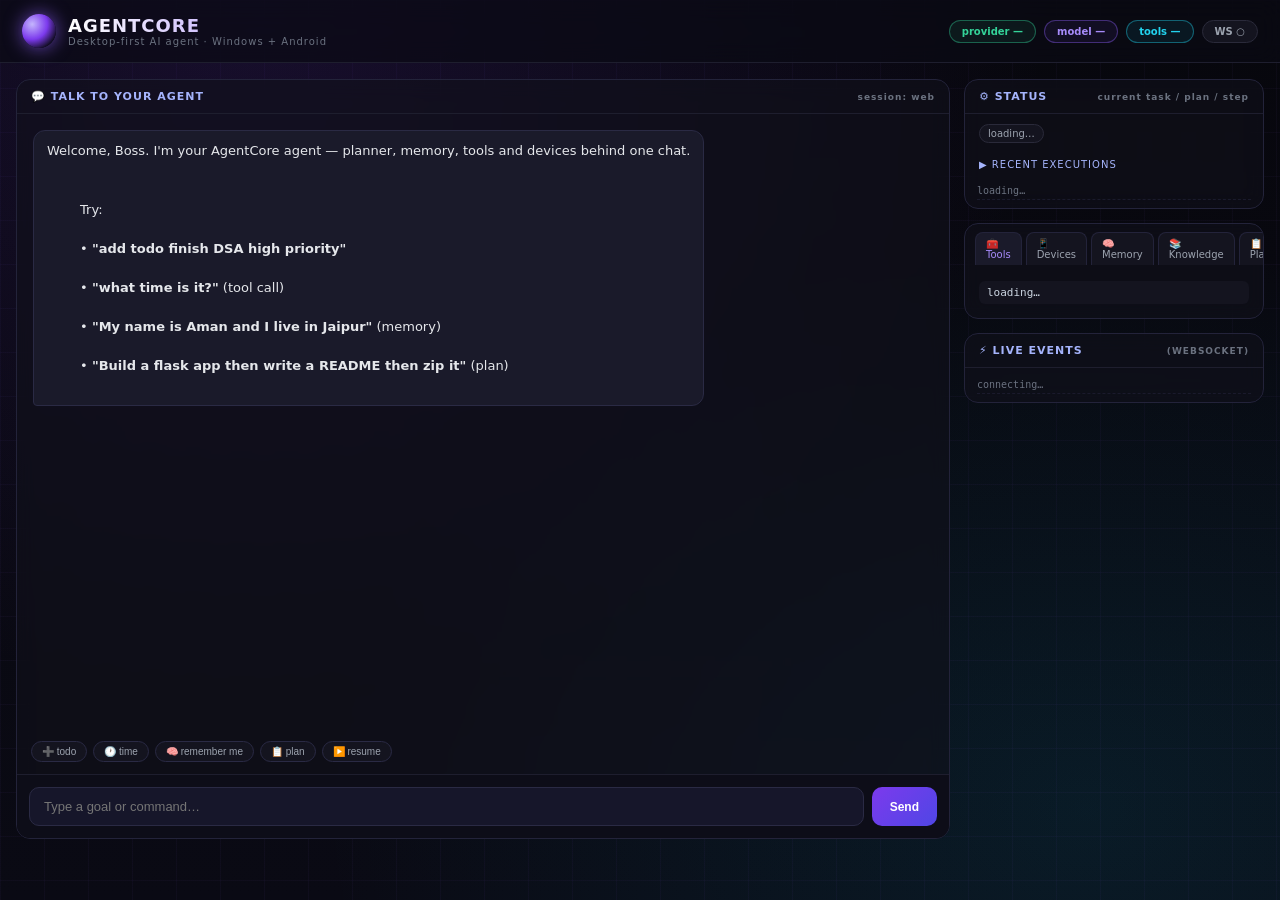
==== dashboard/templates/dashboard.html @ 3c691bee "Dashboard: restore dashboard/app.py as primary dev entry point (thin layer) - dashboard/app.py: PRIM" ====
<!DOCTYPE html>
<html lang="en">
<head>
<meta charset="UTF-8">
<meta name="viewport" content="width=device-width, initial-scale=1.0">
<title>AgentCore — Dashboard</title>
<style>
*{margin:0;padding:0;box-sizing:border-box}
body{font-family:'Segoe UI',Inter,system-ui,sans-serif;background:#07070d;color:#e5e7eb;min-height:100vh}
.bg{position:fixed;inset:0;background:radial-gradient(ellipse at 20% 0%,rgba(124,58,237,.14),transparent 55%),radial-gradient(ellipse at 85% 90%,rgba(6,182,212,.10),transparent 50%),linear-gradient(180deg,#07070d,#0a0a14);z-index:-2}
.grid-bg{position:fixed;inset:0;background-image:linear-gradient(rgba(139,92,246,.04) 1px,transparent 1px),linear-gradient(90deg,rgba(139,92,246,.04) 1px,transparent 1px);background-size:44px 44px;z-index:-1}
.topbar{display:flex;justify-content:space-between;align-items:center;padding:14px 22px;border-bottom:1px solid #1e1e2e;background:rgba(10,10,20,.7);backdrop-filter:blur(12px);position:sticky;top:0;z-index:10}
.brand{display:flex;align-items:center;gap:12px}
.orb{width:34px;height:34px;border-radius:50%;background:radial-gradient(circle at 30% 30%,#c4b5fd,#7c3aed 45%,#0a0a14 80%);box-shadow:0 0 18px rgba(139,92,246,.7);animation:float 3s ease-in-out infinite}
@keyframes float{0%,100%{transform:translateY(0)}50%{transform:translateY(-3px)}}
.brand h1{font-size:18px;font-weight:800;letter-spacing:1px;background:linear-gradient(90deg,#fff,#a78bfa);-webkit-background-clip:text;-webkit-text-fill-color:transparent}
.brand small{display:block;font-size:10px;color:#6b7280;letter-spacing:1px}
.chips{display:flex;gap:8px;align-items:center;flex-wrap:wrap}
.chip{padding:5px 12px;border-radius:20px;font-size:10px;font-weight:700;border:1px solid #2a2a3a;background:#14141f;color:#9ca3af}
.chip.on{color:#34d399;border-color:rgba(52,211,153,.4);background:rgba(52,211,153,.08)}
.chip.purple{color:#a78bfa;border-color:rgba(139,92,246,.4);background:rgba(139,92,246,.08)}
.chip.cyan{color:#22d3ee;border-color:rgba(34,211,238,.4);background:rgba(34,211,238,.08)}
.layout{display:grid;grid-template-columns:1fr 300px;gap:14px;padding:16px;max-width:1400px;margin:0 auto}
@media(max-width:1000px){.layout{grid-template-columns:1fr}}
.panel{background:rgba(17,17,28,.6);border:1px solid #23233a;border-radius:14px;overflow:hidden;backdrop-filter:blur(10px)}
.panel h3{font-size:11px;letter-spacing:1px;color:#a5b4fc;padding:10px 14px;border-bottom:1px solid #1e1e2e;text-transform:uppercase;display:flex;justify-content:space-between;align-items:center}
.chat{display:flex;flex-direction:column;height:calc(100vh - 140px);min-height:480px}
.messages{flex:1;overflow-y:auto;padding:16px;display:flex;flex-direction:column;gap:12px}
.msg{max-width:85%;padding:10px 13px;border-radius:12px;font-size:13px;line-height:1.5;white-space:pre-wrap;animation:in .25s ease}
@keyframes in{from{opacity:0;transform:translateY(6px)}to{opacity:1;transform:translateY(0)}}
.msg.user{align-self:flex-end;background:linear-gradient(135deg,#7c3aed,#4f46e5);color:#fff;border-bottom-right-radius:4px}
.msg.bot{align-self:flex-start;background:#1a1a2a;border:1px solid #2a2a44;border-bottom-left-radius:4px}
.msg.sys{align-self:center;background:#14141f;border:1px dashed #3a3a55;font-size:11px;color:#9ca3af;border-radius:20px;padding:5px 12px}
.msg .meta{font-size:10px;color:#6b7280;margin-top:5px}
.inputbar{display:flex;gap:8px;padding:12px;border-top:1px solid #1e1e2e;background:#0d0d18}
.inputbar input{flex:1;background:#16162a;border:1px solid #2a2a44;color:#fff;padding:11px 14px;border-radius:10px;outline:none;font-size:13px}
.inputbar input:focus{border-color:#7c3aed}
.btn{background:linear-gradient(135deg,#7c3aed,#4f46e5);color:#fff;border:none;padding:10px 18px;border-radius:10px;font-weight:700;font-size:12px;cursor:pointer}
.btn:hover{opacity:.9}
.btn.ghost{background:#1a1a2a;border:1px solid #2a2a44;color:#9ca3af}
.side{display:flex;flex-direction:column;gap:14px;max-height:calc(100vh - 140px);overflow-y:auto}
.kv{font-size:11px;padding:4px 0;display:flex;justify-content:space-between;border-bottom:1px solid #1a1a2c}
.kv span:last-child{color:#d1d5db;font-weight:600}
.tabrow{display:flex;gap:4px;padding:8px 10px 0}
.tab{padding:5px 10px;border-radius:8px 8px 0 0;font-size:10px;cursor:pointer;background:#14141f;color:#9ca3af;border:1px solid #23233a;border-bottom:none}
.tab.active{background:#1a1a2a;color:#a78bfa}
.tabpane{padding:10px 14px;font-size:11px;color:#cbd5e1;display:none}
.tabpane.active{display:block}
.tabpane ul{list-style:none;margin-top:6px}
.tabpane li{padding:5px 8px;border-radius:6px;background:#14141f;margin-bottom:4px;font-family:monospace;font-size:11px}
.eventlog{max-height:200px;overflow-y:auto;font-family:monospace;font-size:10px;color:#6b7280;padding:8px 12px}
.eventlog div{border-bottom:1px dashed #1a1a2c;padding:3px 0;word-break:break-all}
.statusrow{display:flex;gap:8px;padding:10px 14px;flex-wrap:wrap}
.minichip{font-size:10px;padding:3px 8px;border-radius:12px;background:#14141f;border:1px solid #2a2a3a;color:#9ca3af}
.qs{padding:8px 14px 12px;display:flex;gap:6px;flex-wrap:wrap}
.qs button{background:#14141f;border:1px solid #2a2a44;color:#9ca3af;padding:4px 10px;border-radius:16px;font-size:10px;cursor:pointer}
.qs button:hover{border-color:#7c3aed;color:#fff}
.spinner{display:inline-block;width:12px;height:12px;border:2px solid #7c3aed;border-top-color:transparent;border-radius:50%;animation:spin .8s linear infinite;vertical-align:middle}
@keyframes spin{to{transform:rotate(360deg)}}
</style>
</head>
<body>
<div class="bg"></div><div class="grid-bg"></div>

<div class="topbar">
  <div class="brand"><div class="orb"></div>
    <div><h1>AGENTCORE</h1><small>Desktop-first AI agent · Windows + Android</small></div>
  </div>
  <div class="chips">
    <span class="chip on" id="chip-provider">provider —</span>
    <span class="chip purple" id="chip-model">model —</span>
    <span class="chip cyan" id="chip-tools">tools —</span>
    <span class="chip" id="chip-ws">WS ●</span>
  </div>
</div>

<div class="layout">
  <!-- chat -->
  <div class="panel chat">
    <h3>💬 Talk to your agent <span style="color:#6b7280;font-size:9px;text-transform:none">session: <span id="sessionId">web</span></span></h3>
    <div class="messages" id="messages">
      <div class="msg bot">Welcome, Boss. I'm your AgentCore agent — planner, memory, tools and devices behind one chat.<br><br>
        Try:<br>
        • <b>"add todo finish DSA high priority"</b><br>
        • <b>"what time is it?"</b> (tool call)<br>
        • <b>"My name is Aman and I live in Jaipur"</b> (memory)<br>
        • <b>"Build a flask app then write a README then zip it"</b> (plan)
      </div>
    </div>
    <div class="qs">
      <button onclick="quick('add todo finish DSA high priority')">➕ todo</button>
      <button onclick="quick('what time is it?')">🕐 time</button>
      <button onclick="quick('My name is Aman and I live in Jaipur')">🧠 remember me</button>
      <button onclick="quick('Build a flask app then write a README then zip it')">📋 plan</button>
      <button onclick="quick('resume')">▶️ resume</button>
    </div>
    <div class="inputbar">
      <input id="inp" placeholder="Type a goal or command…" onkeydown="if(event.key==='Enter')send()">
      <button class="btn" onclick="send()">Send</button>
    </div>
  </div>

  <!-- side -->
  <div class="side">
    <div class="panel">
      <h3>⚙️ Status <span style="color:#6b7280;font-size:9px;text-transform:none">current task / plan / step</span></h3>
      <div class="statusrow" id="statusRow"><span class="minichip">loading…</span></div>
      <div style="padding:6px 14px 4px;font-size:10px;color:#a5b4fc;text-transform:uppercase;letter-spacing:1px">▶ Recent executions</div>
      <div class="eventlog" id="execList" style="max-height:150px"><div>loading…</div></div>
    </div>

    <div class="panel">
      <div class="tabrow">
        <div class="tab active" data-tab="tools" onclick="tab('tools')">🧰 Tools</div>
        <div class="tab" data-tab="devices" onclick="tab('devices')">📱 Devices</div>
        <div class="tab" data-tab="memory" onclick="tab('memory')">🧠 Memory</div>
        <div class="tab" data-tab="knowledge" onclick="tab('knowledge')">📚 Knowledge</div>
        <div class="tab" data-tab="planner" onclick="tab('planner')">📋 Planner</div>
        <div class="tab" data-tab="logs" onclick="tab('logs')">📜 Logs</div>
      </div>
      <div class="tabpane active" id="pane-tools"><ul id="toolsList"><li>loading…</li></ul></div>
      <div class="tabpane" id="pane-devices"><ul id="devicesList"><li>loading…</li></ul></div>
      <div class="tabpane" id="pane-memory"><ul id="memoryList"><li>loading…</li></ul></div>
      <div class="tabpane" id="pane-knowledge">
        <div style="display:flex;gap:6px">
          <input id="kq" placeholder="search knowledge…" style="flex:1;background:#14141f;border:1px solid #2a2a44;color:#fff;padding:6px 8px;border-radius:8px;font-size:11px;outline:none">
          <button class="btn" style="padding:6px 10px;font-size:10px" onclick="ksearch()">🔍</button>
        </div>
        <ul id="knowledgeList" style="margin-top:8px"><li>search your indexed notes</li></ul>
        <div style="margin-top:10px;font-size:10px;color:#6b7280">Index files: <code>python main.py ingest &lt;path&gt;</code></div>
      </div>
      <div class="tabpane" id="pane-planner">
        <div id="planGoal" style="color:#a78bfa;font-weight:700;margin-bottom:6px">—</div>
        <div id="planStatus" style="font-size:10px;color:#6b7280;margin-bottom:8px">—</div>
        <ul id="planSteps"><li>loading…</li></ul>
        <div style="margin-top:10px;font-size:10px;color:#6b7280">Say <code>resume</code> to continue a saved plan.</div>
      </div>
      <div class="tabpane" id="pane-logs">
        <div style="display:flex;gap:6px;align-items:center;margin-bottom:6px">
          <button class="btn" style="padding:4px 10px;font-size:10px" onclick="refreshLogs()">↻ refresh</button>
          <span style="color:#6b7280;font-size:10px">last <span id="logCount">0</span> lines of agentcore.jsonl</span>
        </div>
        <div class="eventlog" id="logLines" style="max-height:320px"><div>loading…</div></div>
      </div>
    </div>

    <div class="panel">
      <h3>⚡ Live events <span style="color:#6b7280;font-size:9px">(WebSocket)</span></h3>
      <div class="eventlog" id="eventlog"><div>connecting…</div></div>
    </div>
  </div>
</div>

<script>
const $ = id => document.getElementById(id);
let ws = null;
const sid = () => $('sessionId').textContent;

function addMsg(text, who){
  const d = document.createElement('div');
  d.className = 'msg ' + who;
  d.textContent = text;
  $('messages').appendChild(d);
  $('messages').scrollTop = $('messages').scrollHeight;
}
function typing(){
  const d = document.createElement('div');
  d.className = 'msg bot';
  d.innerHTML = '<span class="spinner"></span> thinking…';
  d.id = 'typing';
  $('messages').appendChild(d);
  $('messages').scrollTop = $('messages').scrollHeight;
  return d;
}

async function send(){
  const v = $('inp').value.trim();
  if(!v) return;
  $('inp').value = '';
  if(v.toLowerCase() === 'resume'){
    addMsg('resume', 'user');
    const t = typing();
    const r = await fetch('/api/resume', {method:'POST', headers:{'Content-Type':'application/json'},
      body: JSON.stringify({session_id: sid()})});
    const d = await r.json();
    t.remove(); addMsg(d.response, 'bot'); return;
  }
  addMsg(v, 'user');
  const t = typing();
  try{
    const r = await fetch('/api/chat', {method:'POST', headers:{'Content-Type':'application/json'},
      body: JSON.stringify({message: v, session_id: sid()})});
    const d = await r.json();
    t.remove();
    addMsg(d.response, 'bot');
    refresh();
  }catch(e){ t.remove(); addMsg('Error: '+e.message, 'bot'); }
}
function quick(v){ $('inp').value = v; send(); }

// ---- side panels ----
function tab(name){
  document.querySelectorAll('.tab').forEach(t=>t.classList.toggle('active', t.dataset.tab===name));
  document.querySelectorAll('.tabpane').forEach(p=>p.classList.toggle('active', p.id==='pane-'+name));
}
async function refresh(){
  try{
    const st = await (await fetch('/api/status?session_id='+sid())).json();
    $('chip-provider').textContent = 'session ' + st.session;
    $('statusRow').innerHTML = [
      ['messages', st.messages_in_history],
      ['tools', st.tools_registered],
      ['task', st.working && st.working.current_task ? st.working.current_task.slice(0,28) : '—'],
    ].map(([k,v])=>`<span class="minichip">${k}: <b>${v||'—'}</b></span>`).join('');
    const tools = await (await fetch('/api/tools')).json();
    $('chip-tools').textContent = 'tools ' + tools.count;
    $('toolsList').innerHTML = tools.tools.map(t=>`<li>${t}</li>`).join('');
    const devs = await (await fetch('/api/devices')).json();
    $('devicesList').innerHTML = Object.entries(devs).map(([k,v])=>
      `<li>${k} — ${v.online ? '🟢 online' : '⚫ offline'} <span style="color:#6b7280">(${v.platform||''})</span></li>`).join('');
    const facts = await (await fetch('/api/memory/facts?session_id='+sid())).json();
    $('memoryList').innerHTML = (facts.facts.length? facts.facts.map(f=>`<li>${f}</li>`).join('') : '<li>(no facts yet — tell me about yourself)</li>');
  }catch(e){ console.log('refresh err', e); }
}

async function ksearch(){
  const q = $('kq').value.trim();
  if(!q) return;
  const r = await (await fetch('/api/knowledge/search?q='+encodeURIComponent(q)+'&top_k=5')).json();
  $('knowledgeList').innerHTML = (r.hits.length? r.hits.map(h=>`<li>${h}</li>`).join('') : '<li>(no hits)</li>');
}

// ---- dev console panels: planner / executions / logs ----
async function refreshPlanner(){
  try{
    const d = await (await fetch('/api/planner?session_id='+sid())).json();
    if(!d.plan){ $('planGoal').textContent = 'No active plan — send a goal.'; $('planStatus').textContent=''; $('planSteps').innerHTML='<li>(none)</li>'; return; }
    $('planGoal').textContent = '🎯 ' + d.goal;
    $('planStatus').textContent = 'status: ' + d.status;
    const marks = {DONE:'✅',RUNNING:'▶️',WAITING_TOOL:'⏳',OBSERVING:'👁️',RETRYING:'🔁',BLOCKED:'🚧',FAILED:'❌',CANCELLED:'⛔',INTERRUPTED:'⚠️',PENDING:'⬜',PLANNING:'🧠'};
    $('planSteps').innerHTML = d.steps.map(s=>`<li>${marks[s.status]||'⬜'} ${s.title} <span style="color:#6b7280">[${s.status}]</span></li>`).join('');
  }catch(e){ console.log('planner err', e); }
}
async function refreshExecutions(){
  try{
    const d = await (await fetch('/api/executions?session_id='+sid()+'&limit=8')).json();
    if(!d.executions.length){ $('execList').innerHTML = '<div>(no executions yet)</div>'; return; }
    const col = {DONE:'#34d399',FAILED:'#f87171',CANCELLED:'#fbbf24',RUNNING:'#a78bfa'};
    $('execList').innerHTML = d.executions.map(e=>{
      const c = col[e.status]||'#9ca3af';
      return `<div><span style="color:${c}">● ${e.status}</span> ${e.goal} <span style="color:#6b7280">${e.duration_ms}ms · ${e.tokens} tok · $${e.cost}</span></div>`;
    }).join('');
  }catch(e){ console.log('exec err', e); }
}
async function refreshLogs(){
  try{
    const d = await (await fetch('/api/logs?lines=40')).json();
    $('logCount').textContent = d.logs.length;
    $('logLines').innerHTML = d.logs.slice().reverse().map(l=>{
      let pretty = l;
      try{ const o = JSON.parse(l); pretty = (o.ts||'').slice(11,19)+' · '+o.level+' · '+(o.event||'') + (o.tool? ' · '+o.tool : '') + (o.provider? ' · '+o.provider : ''); }catch(e){}
      return '<div>'+pretty+'</div>';
    }).join('');
  }catch(e){ console.log('logs err', e); }
}

// ---- websocket: chat + live events ----
function connectWS(){
  const proto = location.protocol === 'https:' ? 'wss' : 'ws';
  ws = new WebSocket(`${proto}://${location.host}/ws`);
  ws.onopen = ()=>{ $('chip-ws').textContent='WS ● live'; $('chip-ws').classList.add('on'); };
  ws.onclose = ()=>{ $('chip-ws').textContent='WS ○'; $('chip-ws').classList.remove('on'); setTimeout(connectWS, 2000); };
  ws.onmessage = ev => {
    const m = JSON.parse(ev.data);
    if(m.type === 'reply'){
      // remove typing if present
      const t = $('typing'); if(t) t.remove();
      addMsg(m.response, 'bot'); refresh();
      refreshPlanner(); refreshExecutions(); refreshLogs();
      return;
    }
    // event feed
    const log = $('eventlog');
    const d = document.createElement('div');
    d.textContent = `${new Date(m.ts*1000).toLocaleTimeString()} · ${m.type}${m.provider?' · '+m.provider:''}${m.tool?' · '+m.tool:''}`;
    log.prepend(d);
    while(log.children.length > 60) log.lastChild.remove();
  };
}
// chat over ws (fallback path kept simple: use REST above; ws chat works too)
async function init(){
  const h = await (await fetch('/api/health')).json();
  const pc = await (await fetch('/api/provider/check', {method:'POST'})).json();
  const active = pc.providers.find(p=>!p.in_cooldown && p.key_configured);
  $('chip-provider').textContent = 'provider ' + (active? active.provider : (pc.providers[0]||{}).provider || '—');
  $('chip-model').textContent = 'model ' + ((active||{}).model || 'mock');
  refresh();
}
refreshPlanner(); refreshExecutions(); refreshLogs();
setInterval(()=>{ refreshPlanner(); refreshExecutions(); refreshLogs(); }, 5000);
connectWS();
init();
</script>
</body>
</html>
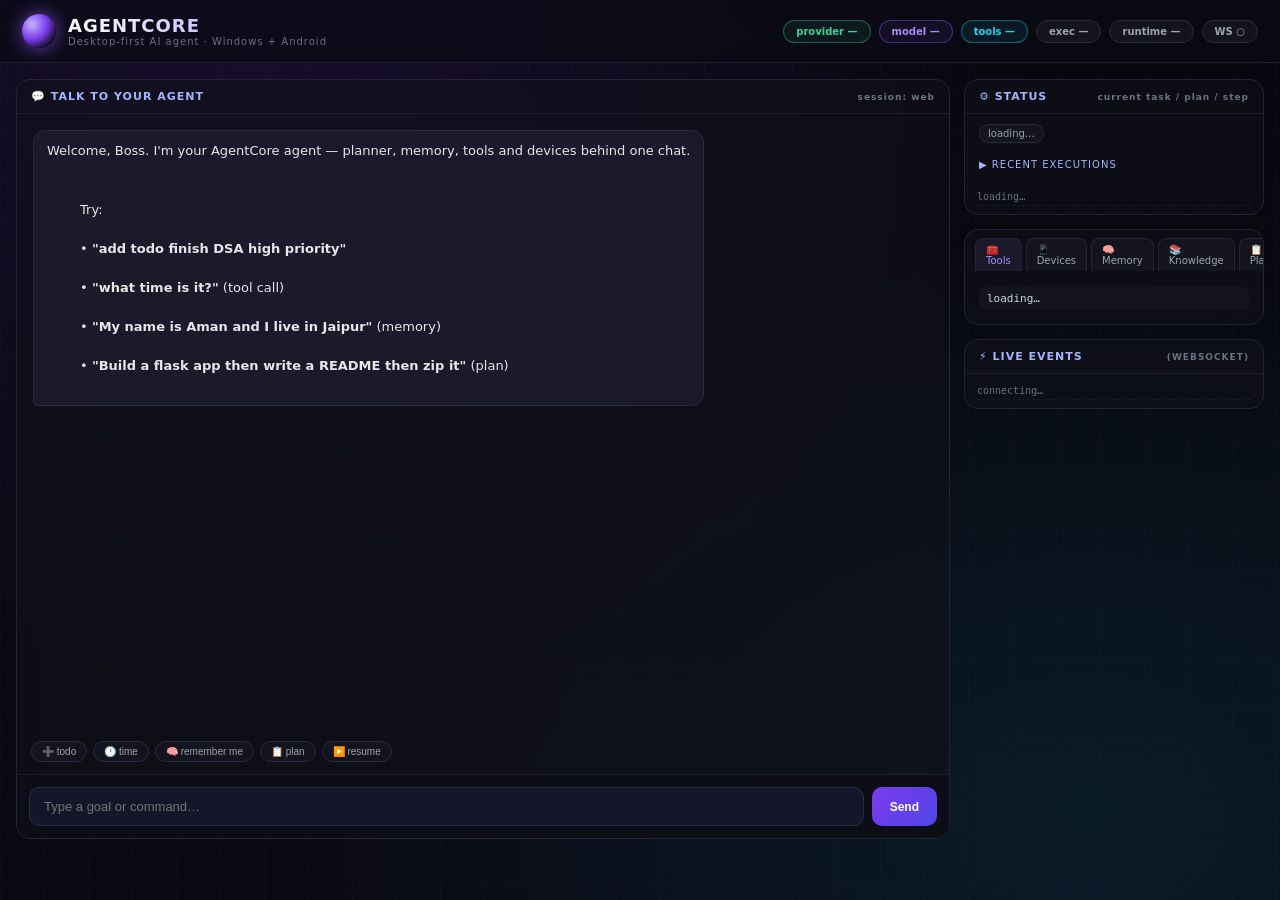
==== commit c1934ebb: "Multi-interface runtime: one AgentCore for desktop/web/android One runtime, every interface: all mod" ====
--- a/dashboard/templates/dashboard.html
+++ b/dashboard/templates/dashboard.html
@@ -70,6 +70,8 @@
     <span class="chip on" id="chip-provider">provider —</span>
     <span class="chip purple" id="chip-model">model —</span>
     <span class="chip cyan" id="chip-tools">tools —</span>
+    <span class="chip" id="chip-exec">exec —</span>
+    <span class="chip" id="chip-rt">runtime —</span>
     <span class="chip" id="chip-ws">WS ●</span>
   </div>
 </div>
@@ -106,6 +108,7 @@
       <h3>⚙️ Status <span style="color:#6b7280;font-size:9px;text-transform:none">current task / plan / step</span></h3>
       <div class="statusrow" id="statusRow"><span class="minichip">loading…</span></div>
       <div style="padding:6px 14px 4px;font-size:10px;color:#a5b4fc;text-transform:uppercase;letter-spacing:1px">▶ Recent executions</div>
+      <div id="execTotals" style="padding:0 14px 6px;font-size:10px;color:#6b7280"></div>
       <div class="eventlog" id="execList" style="max-height:150px"><div>loading…</div></div>
     </div>
 
@@ -117,6 +120,7 @@
         <div class="tab" data-tab="knowledge" onclick="tab('knowledge')">📚 Knowledge</div>
         <div class="tab" data-tab="planner" onclick="tab('planner')">📋 Planner</div>
         <div class="tab" data-tab="logs" onclick="tab('logs')">📜 Logs</div>
+        <div class="tab" data-tab="observer" onclick="tab('observer')">👁 Observer</div>
       </div>
       <div class="tabpane active" id="pane-tools"><ul id="toolsList"><li>loading…</li></ul></div>
       <div class="tabpane" id="pane-devices"><ul id="devicesList"><li>loading…</li></ul></div>
@@ -141,6 +145,13 @@
           <span style="color:#6b7280;font-size:10px">last <span id="logCount">0</span> lines of agentcore.jsonl</span>
         </div>
         <div class="eventlog" id="logLines" style="max-height:320px"><div>loading…</div></div>
+      </div>
+      <div class="tabpane" id="pane-observer">
+        <div style="display:flex;gap:6px;align-items:center;margin-bottom:6px">
+          <button class="btn" style="padding:4px 10px;font-size:10px" onclick="refreshObserver()">↻ refresh</button>
+          <span style="color:#6b7280;font-size:10px">environmental verification (filesystem · time · network · clipboard · system · android · screen)</span>
+        </div>
+        <div class="eventlog" id="observerList" style="max-height:320px"><div>loading…</div></div>
       </div>
     </div>
 
@@ -244,12 +255,13 @@
 async function refreshExecutions(){
   try{
     const d = await (await fetch('/api/executions?session_id='+sid()+'&limit=8')).json();
-    if(!d.executions.length){ $('execList').innerHTML = '<div>(no executions yet)</div>'; return; }
+    if(!d.executions.length){ $('execList').innerHTML = '<div>(no executions yet)</div>'; $('execTotals').textContent=''; return; }
     const col = {DONE:'#34d399',FAILED:'#f87171',CANCELLED:'#fbbf24',RUNNING:'#a78bfa'};
     $('execList').innerHTML = d.executions.map(e=>{
       const c = col[e.status]||'#9ca3af';
       return `<div><span style="color:${c}">● ${e.status}</span> ${e.goal} <span style="color:#6b7280">${e.duration_ms}ms · ${e.tokens} tok · $${e.cost}</span></div>`;
     }).join('');
+    $('execTotals').textContent = 'Σ tokens: ' + d.total_tokens + ' · Σ cost: $' + d.total_cost;
   }catch(e){ console.log('exec err', e); }
 }
 async function refreshLogs(){
@@ -262,6 +274,34 @@
       return '<div>'+pretty+'</div>';
     }).join('');
   }catch(e){ console.log('logs err', e); }
+}
+
+// ---- runtime / executor / observer / token totals ----
+async function refreshExecutor(){
+  try{
+    const d = await (await fetch('/api/executor?session_id='+sid())).json();
+    const el = $('chip-exec');
+    el.textContent = 'exec ' + d.phase;
+    el.className = 'chip' + (d.phase==='executing' ? ' on' : '');
+  }catch(e){}
+}
+async function refreshRuntime(){
+  try{
+    const d = await (await fetch('/api/runtime')).json();
+    $('chip-rt').textContent = 'rt ' + d.uptime_s.toFixed(0) + 's · ' + d.provider;
+    $('chip-provider').textContent = 'provider ' + d.provider;
+    $('chip-model').textContent = 'model ' + d.model;
+    $('chip-ws').textContent = 'WS ● ' + d.ws_clients;
+  }catch(e){}
+}
+async function refreshObserver(){
+  try{
+    const d = await (await fetch('/api/observer?n=25')).json();
+    if(!d.observations.length){ $('observerList').innerHTML = '<div>(no observations yet)</div>'; return; }
+    $('observerList').innerHTML = d.observations.slice().reverse().map(o=>
+      `<div><span style="color:${o.ok?'#34d399':'#f87171'}">${o.ok?'✓':'✗'}</span> [${o.source}] ${o.message}</div>`
+    ).join('');
+  }catch(e){}
 }
 
 // ---- websocket: chat + live events ----
@@ -276,7 +316,7 @@
       // remove typing if present
       const t = $('typing'); if(t) t.remove();
       addMsg(m.response, 'bot'); refresh();
-      refreshPlanner(); refreshExecutions(); refreshLogs();
+      refreshPlanner(); refreshExecutions(); refreshLogs(); refreshExecutor(); refreshRuntime(); refreshObserver();
       return;
     }
     // event feed
@@ -296,8 +336,8 @@
   $('chip-model').textContent = 'model ' + ((active||{}).model || 'mock');
   refresh();
 }
-refreshPlanner(); refreshExecutions(); refreshLogs();
-setInterval(()=>{ refreshPlanner(); refreshExecutions(); refreshLogs(); }, 5000);
+refreshPlanner(); refreshExecutions(); refreshLogs(); refreshExecutor(); refreshRuntime(); refreshObserver();
+setInterval(()=>{ refreshPlanner(); refreshExecutions(); refreshLogs(); refreshExecutor(); refreshRuntime(); refreshObserver(); }, 5000);
 connectWS();
 init();
 </script>
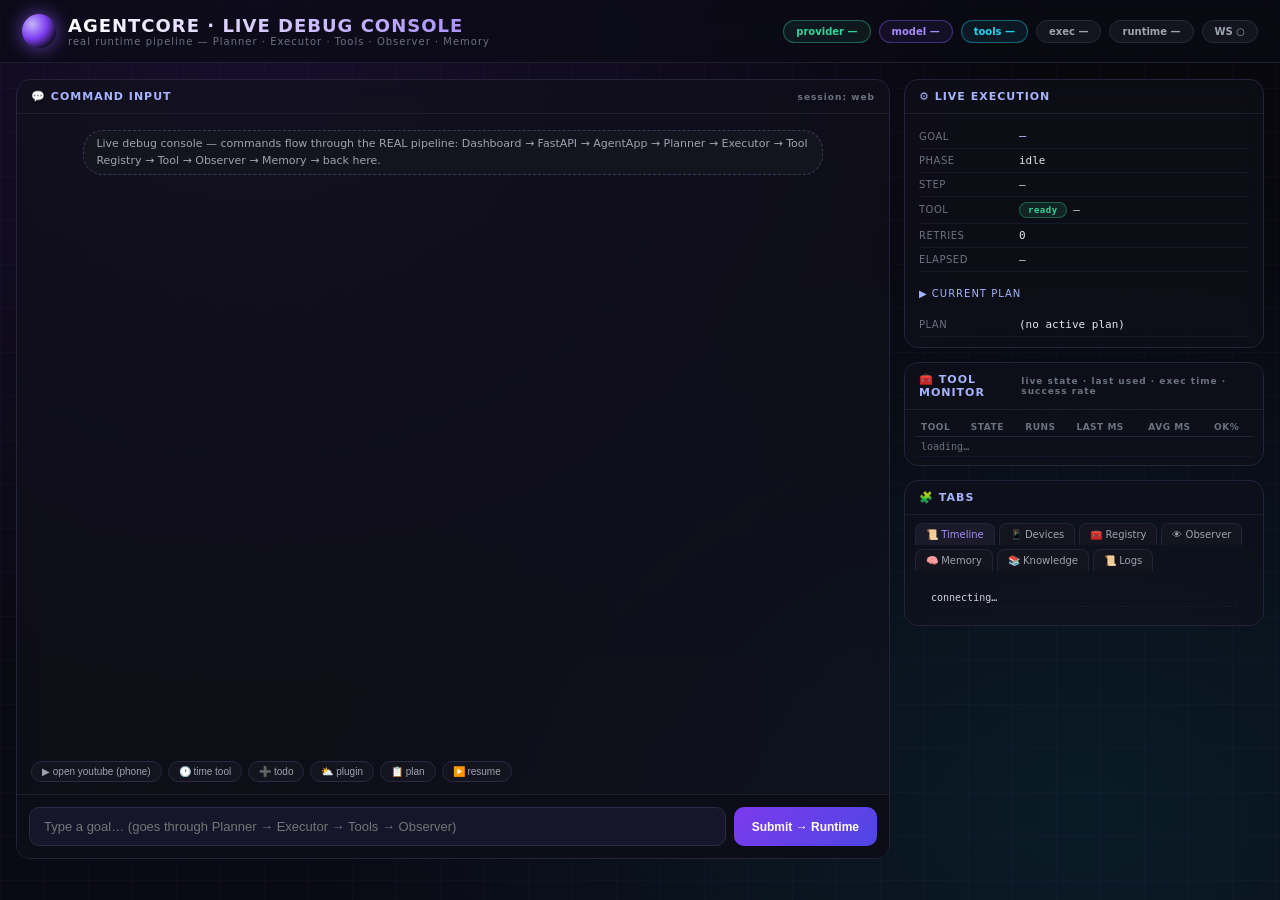
==== commit ed5d5aec: "Live debugging console: full real-pipeline visibility (no mock path) The dashboard was submitting to" ====
--- a/dashboard/templates/dashboard.html
+++ b/dashboard/templates/dashboard.html
@@ -3,7 +3,7 @@
 <head>
 <meta charset="UTF-8">
 <meta name="viewport" content="width=device-width, initial-scale=1.0">
-<title>AgentCore — Dashboard</title>
+<title>AgentCore — Live Debug Console</title>
 <style>
 *{margin:0;padding:0;box-sizing:border-box}
 body{font-family:'Segoe UI',Inter,system-ui,sans-serif;background:#07070d;color:#e5e7eb;min-height:100vh}
@@ -20,28 +20,29 @@
 .chip.on{color:#34d399;border-color:rgba(52,211,153,.4);background:rgba(52,211,153,.08)}
 .chip.purple{color:#a78bfa;border-color:rgba(139,92,246,.4);background:rgba(139,92,246,.08)}
 .chip.cyan{color:#22d3ee;border-color:rgba(34,211,238,.4);background:rgba(34,211,238,.08)}
-.layout{display:grid;grid-template-columns:1fr 300px;gap:14px;padding:16px;max-width:1400px;margin:0 auto}
-@media(max-width:1000px){.layout{grid-template-columns:1fr}}
+.chip.red{color:#f87171;border-color:rgba(248,113,113,.4);background:rgba(248,113,113,.08)}
+.layout{display:grid;grid-template-columns:1fr 360px;gap:14px;padding:16px;max-width:1500px;margin:0 auto}
+@media(max-width:1100px){.layout{grid-template-columns:1fr}}
 .panel{background:rgba(17,17,28,.6);border:1px solid #23233a;border-radius:14px;overflow:hidden;backdrop-filter:blur(10px)}
 .panel h3{font-size:11px;letter-spacing:1px;color:#a5b4fc;padding:10px 14px;border-bottom:1px solid #1e1e2e;text-transform:uppercase;display:flex;justify-content:space-between;align-items:center}
-.chat{display:flex;flex-direction:column;height:calc(100vh - 140px);min-height:480px}
+.chat{display:flex;flex-direction:column;height:calc(100vh - 120px);min-height:480px}
 .messages{flex:1;overflow-y:auto;padding:16px;display:flex;flex-direction:column;gap:12px}
-.msg{max-width:85%;padding:10px 13px;border-radius:12px;font-size:13px;line-height:1.5;white-space:pre-wrap;animation:in .25s ease}
+.msg{max-width:88%;padding:10px 13px;border-radius:12px;font-size:13px;line-height:1.5;white-space:pre-wrap;animation:in .25s ease}
 @keyframes in{from{opacity:0;transform:translateY(6px)}to{opacity:1;transform:translateY(0)}}
 .msg.user{align-self:flex-end;background:linear-gradient(135deg,#7c3aed,#4f46e5);color:#fff;border-bottom-right-radius:4px}
 .msg.bot{align-self:flex-start;background:#1a1a2a;border:1px solid #2a2a44;border-bottom-left-radius:4px}
 .msg.sys{align-self:center;background:#14141f;border:1px dashed #3a3a55;font-size:11px;color:#9ca3af;border-radius:20px;padding:5px 12px}
-.msg .meta{font-size:10px;color:#6b7280;margin-top:5px}
 .inputbar{display:flex;gap:8px;padding:12px;border-top:1px solid #1e1e2e;background:#0d0d18}
 .inputbar input{flex:1;background:#16162a;border:1px solid #2a2a44;color:#fff;padding:11px 14px;border-radius:10px;outline:none;font-size:13px}
 .inputbar input:focus{border-color:#7c3aed}
 .btn{background:linear-gradient(135deg,#7c3aed,#4f46e5);color:#fff;border:none;padding:10px 18px;border-radius:10px;font-weight:700;font-size:12px;cursor:pointer}
 .btn:hover{opacity:.9}
 .btn.ghost{background:#1a1a2a;border:1px solid #2a2a44;color:#9ca3af}
-.side{display:flex;flex-direction:column;gap:14px;max-height:calc(100vh - 140px);overflow-y:auto}
-.kv{font-size:11px;padding:4px 0;display:flex;justify-content:space-between;border-bottom:1px solid #1a1a2c}
-.kv span:last-child{color:#d1d5db;font-weight:600}
-.tabrow{display:flex;gap:4px;padding:8px 10px 0}
+.side{display:flex;flex-direction:column;gap:14px;max-height:calc(100vh - 120px);overflow-y:auto}
+.kv{font-size:11px;padding:4px 0;display:flex;justify-content:space-between;border-bottom:1px solid #1a1a2c;gap:8px}
+.kv span:last-child{color:#d1d5db;font-weight:600;text-align:right;word-break:break-all}
+.kv.big span:last-child{font-size:12px;color:#c4b5fd}
+.tabrow{display:flex;gap:4px;padding:8px 10px 0;flex-wrap:wrap}
 .tab{padding:5px 10px;border-radius:8px 8px 0 0;font-size:10px;cursor:pointer;background:#14141f;color:#9ca3af;border:1px solid #23233a;border-bottom:none}
 .tab.active{background:#1a1a2a;color:#a78bfa}
 .tabpane{padding:10px 14px;font-size:11px;color:#cbd5e1;display:none}
@@ -57,6 +58,25 @@
 .qs button:hover{border-color:#7c3aed;color:#fff}
 .spinner{display:inline-block;width:12px;height:12px;border:2px solid #7c3aed;border-top-color:transparent;border-radius:50%;animation:spin .8s linear infinite;vertical-align:middle}
 @keyframes spin{to{transform:rotate(360deg)}}
+/* live execution panel */
+.execbox{padding:10px 14px;font-size:11px}
+.execrow{display:flex;gap:8px;padding:5px 0;border-bottom:1px solid #17172a;align-items:baseline}
+.execrow .lbl{color:#6b7280;width:92px;flex-shrink:0;font-size:10px;text-transform:uppercase;letter-spacing:.5px}
+.execrow .val{color:#e5e7eb;flex:1;word-break:break-all;font-family:monospace;font-size:11px}
+.execrow .val.big{color:#c4b5fd;font-size:12px}
+.toolbar{display:inline-block;font-size:9px;padding:2px 8px;border-radius:10px;font-weight:700;letter-spacing:.5px}
+.toolbar.busy{background:rgba(248,113,113,.15);color:#f87171;border:1px solid rgba(248,113,113,.4)}
+.toolbar.ready{background:rgba(52,211,153,.12);color:#34d399;border:1px solid rgba(52,211,153,.35)}
+table.tools{width:100%;border-collapse:collapse;font-size:10px}
+table.tools th{text-align:left;color:#6b7280;font-weight:600;padding:4px 6px;border-bottom:1px solid #23233a;text-transform:uppercase;font-size:9px;letter-spacing:.5px}
+table.tools td{padding:4px 6px;border-bottom:1px solid #14142a;font-family:monospace}
+.tl{max-height:420px;overflow-y:auto;font-family:monospace;font-size:10px;padding:8px 12px}
+.tl div{padding:3px 0;border-bottom:1px dashed #1a1a2c;display:flex;gap:6px;align-items:baseline}
+.tl .t{color:#6b7280;flex-shrink:0}
+.tl .e{font-weight:700;flex-shrink:0;width:150px}
+.tl .d{color:#cbd5e1;word-break:break-all}
+.tl .d.ok{color:#34d399}
+.tl .d.err{color:#f87171}
 </style>
 </head>
 <body>
@@ -64,7 +84,7 @@
 
 <div class="topbar">
   <div class="brand"><div class="orb"></div>
-    <div><h1>AGENTCORE</h1><small>Desktop-first AI agent · Windows + Android</small></div>
+    <div><h1>AGENTCORE · LIVE DEBUG CONSOLE</h1><small>real runtime pipeline — Planner · Executor · Tools · Observer · Memory</small></div>
   </div>
   <div class="chips">
     <span class="chip on" id="chip-provider">provider —</span>
@@ -77,53 +97,67 @@
 </div>
 
 <div class="layout">
-  <!-- chat -->
+  <!-- chat / command -->
   <div class="panel chat">
-    <h3>💬 Talk to your agent <span style="color:#6b7280;font-size:9px;text-transform:none">session: <span id="sessionId">web</span></span></h3>
+    <h3>💬 Command input <span style="color:#6b7280;font-size:9px;text-transform:none">session: <span id="sessionId">web</span></span></h3>
     <div class="messages" id="messages">
-      <div class="msg bot">Welcome, Boss. I'm your AgentCore agent — planner, memory, tools and devices behind one chat.<br><br>
-        Try:<br>
-        • <b>"add todo finish DSA high priority"</b><br>
-        • <b>"what time is it?"</b> (tool call)<br>
-        • <b>"My name is Aman and I live in Jaipur"</b> (memory)<br>
-        • <b>"Build a flask app then write a README then zip it"</b> (plan)
-      </div>
+      <div class="msg sys">Live debug console — commands flow through the REAL pipeline: Dashboard → FastAPI → AgentApp → Planner → Executor → Tool Registry → Tool → Observer → Memory → back here.</div>
     </div>
     <div class="qs">
+      <button onclick="quick('open youtube on my android phone')">▶ open youtube (phone)</button>
+      <button onclick="quick('what time is it?')">🕐 time tool</button>
       <button onclick="quick('add todo finish DSA high priority')">➕ todo</button>
-      <button onclick="quick('what time is it?')">🕐 time</button>
-      <button onclick="quick('My name is Aman and I live in Jaipur')">🧠 remember me</button>
-      <button onclick="quick('Build a flask app then write a README then zip it')">📋 plan</button>
+      <button onclick="quick('weather in jaipur')">⛅ plugin</button>
+      <button onclick="quick('build a flask app then write a README then zip it')">📋 plan</button>
       <button onclick="quick('resume')">▶️ resume</button>
     </div>
     <div class="inputbar">
-      <input id="inp" placeholder="Type a goal or command…" onkeydown="if(event.key==='Enter')send()">
-      <button class="btn" onclick="send()">Send</button>
+      <input id="inp" placeholder="Type a goal… (goes through Planner → Executor → Tools → Observer)" onkeydown="if(event.key==='Enter')send()">
+      <button class="btn" onclick="send()">Submit → Runtime</button>
     </div>
   </div>
 
-  <!-- side -->
+  <!-- side: live debugging panels -->
   <div class="side">
     <div class="panel">
-      <h3>⚙️ Status <span style="color:#6b7280;font-size:9px;text-transform:none">current task / plan / step</span></h3>
-      <div class="statusrow" id="statusRow"><span class="minichip">loading…</span></div>
-      <div style="padding:6px 14px 4px;font-size:10px;color:#a5b4fc;text-transform:uppercase;letter-spacing:1px">▶ Recent executions</div>
-      <div id="execTotals" style="padding:0 14px 6px;font-size:10px;color:#6b7280"></div>
-      <div class="eventlog" id="execList" style="max-height:150px"><div>loading…</div></div>
+      <h3>⚙️ Live Execution</h3>
+      <div class="execbox">
+        <div class="execrow"><span class="lbl">Goal</span><span class="val big" id="lx-goal">—</span></div>
+        <div class="execrow"><span class="lbl">Phase</span><span class="val" id="lx-phase">idle</span></div>
+        <div class="execrow"><span class="lbl">Step</span><span class="val" id="lx-step">—</span></div>
+        <div class="execrow"><span class="lbl">Tool</span><span class="val" id="lx-tool"><span class="toolbar ready">ready</span> —</span></div>
+        <div class="execrow"><span class="lbl">Retries</span><span class="val" id="lx-retry">0</span></div>
+        <div class="execrow"><span class="lbl">Elapsed</span><span class="val" id="lx-elapsed">—</span></div>
+      </div>
+      <div style="padding:6px 14px 4px;font-size:10px;color:#a5b4fc;text-transform:uppercase;letter-spacing:1px">▶ Current plan</div>
+      <div class="execbox" id="lx-plan" style="max-height:160px;overflow:auto"><div class="execrow"><span class="lbl">Plan</span><span class="val">(no active plan)</span></div></div>
     </div>
 
     <div class="panel">
+      <h3>🧰 Tool monitor <span style="color:#6b7280;font-size:9px;text-transform:none">live state · last used · exec time · success rate</span></h3>
+      <div style="padding:8px 10px;max-height:240px;overflow:auto">
+        <table class="tools"><thead><tr><th>tool</th><th>state</th><th>runs</th><th>last ms</th><th>avg ms</th><th>ok%</th></tr></thead>
+        <tbody id="toolLive"><tr><td colspan="6" style="color:#6b7280">loading…</td></tr></tbody></table>
+      </div>
+    </div>
+
+    <div class="panel">
+      <h3>🧩 Tabs</h3>
       <div class="tabrow">
-        <div class="tab active" data-tab="tools" onclick="tab('tools')">🧰 Tools</div>
+        <div class="tab active" data-tab="timeline" onclick="tab('timeline')">📜 Timeline</div>
         <div class="tab" data-tab="devices" onclick="tab('devices')">📱 Devices</div>
+        <div class="tab" data-tab="tools" onclick="tab('tools')">🧰 Registry</div>
+        <div class="tab" data-tab="observer" onclick="tab('observer')">👁 Observer</div>
         <div class="tab" data-tab="memory" onclick="tab('memory')">🧠 Memory</div>
         <div class="tab" data-tab="knowledge" onclick="tab('knowledge')">📚 Knowledge</div>
-        <div class="tab" data-tab="planner" onclick="tab('planner')">📋 Planner</div>
         <div class="tab" data-tab="logs" onclick="tab('logs')">📜 Logs</div>
-        <div class="tab" data-tab="observer" onclick="tab('observer')">👁 Observer</div>
-      </div>
-      <div class="tabpane active" id="pane-tools"><ul id="toolsList"><li>loading…</li></ul></div>
+      </div>
+      <div class="tabpane active" id="pane-timeline">
+        <div class="tl" id="timelineList"><div>connecting…</div></div>
+      </div>
       <div class="tabpane" id="pane-devices"><ul id="devicesList"><li>loading…</li></ul></div>
+      <div class="tabpane" id="pane-tools"><ul id="toolsList"><li>loading…</li></ul></div>
+      <div class="tabpane" id="pane-observer"><div class="eventlog" id="observerList" style="max-height:340px"><div>loading…</div></div></div>
       <div class="tabpane" id="pane-memory"><ul id="memoryList"><li>loading…</li></ul></div>
       <div class="tabpane" id="pane-knowledge">
         <div style="display:flex;gap:6px">
@@ -131,33 +165,15 @@
           <button class="btn" style="padding:6px 10px;font-size:10px" onclick="ksearch()">🔍</button>
         </div>
         <ul id="knowledgeList" style="margin-top:8px"><li>search your indexed notes</li></ul>
-        <div style="margin-top:10px;font-size:10px;color:#6b7280">Index files: <code>python main.py ingest &lt;path&gt;</code></div>
-      </div>
-      <div class="tabpane" id="pane-planner">
-        <div id="planGoal" style="color:#a78bfa;font-weight:700;margin-bottom:6px">—</div>
-        <div id="planStatus" style="font-size:10px;color:#6b7280;margin-bottom:8px">—</div>
-        <ul id="planSteps"><li>loading…</li></ul>
-        <div style="margin-top:10px;font-size:10px;color:#6b7280">Say <code>resume</code> to continue a saved plan.</div>
+        <div style="margin-top:10px;font-size:10px;color:#6b7280">Index: <code>python main.py ingest &lt;path&gt;</code></div>
       </div>
       <div class="tabpane" id="pane-logs">
         <div style="display:flex;gap:6px;align-items:center;margin-bottom:6px">
           <button class="btn" style="padding:4px 10px;font-size:10px" onclick="refreshLogs()">↻ refresh</button>
-          <span style="color:#6b7280;font-size:10px">last <span id="logCount">0</span> lines of agentcore.jsonl</span>
+          <span style="color:#6b7280;font-size:10px">last <span id="logCount">0</span> lines</span>
         </div>
-        <div class="eventlog" id="logLines" style="max-height:320px"><div>loading…</div></div>
-      </div>
-      <div class="tabpane" id="pane-observer">
-        <div style="display:flex;gap:6px;align-items:center;margin-bottom:6px">
-          <button class="btn" style="padding:4px 10px;font-size:10px" onclick="refreshObserver()">↻ refresh</button>
-          <span style="color:#6b7280;font-size:10px">environmental verification (filesystem · time · network · clipboard · system · android · screen)</span>
-        </div>
-        <div class="eventlog" id="observerList" style="max-height:320px"><div>loading…</div></div>
-      </div>
-    </div>
-
-    <div class="panel">
-      <h3>⚡ Live events <span style="color:#6b7280;font-size:9px">(WebSocket)</span></h3>
-      <div class="eventlog" id="eventlog"><div>connecting…</div></div>
+        <div class="eventlog" id="logLines" style="max-height:340px"><div>loading…</div></div>
+      </div>
     </div>
   </div>
 </div>
@@ -177,13 +193,14 @@
 function typing(){
   const d = document.createElement('div');
   d.className = 'msg bot';
-  d.innerHTML = '<span class="spinner"></span> thinking…';
+  d.innerHTML = '<span class="spinner"></span> running through pipeline…';
   d.id = 'typing';
   $('messages').appendChild(d);
   $('messages').scrollTop = $('messages').scrollHeight;
   return d;
 }
 
+// ---------- submit: Dashboard → FastAPI → AgentApp → Planner → Executor → Tools → Observer → Memory
 async function send(){
   const v = $('inp').value.trim();
   if(!v) return;
@@ -194,7 +211,7 @@
     const r = await fetch('/api/resume', {method:'POST', headers:{'Content-Type':'application/json'},
       body: JSON.stringify({session_id: sid()})});
     const d = await r.json();
-    t.remove(); addMsg(d.response, 'bot'); return;
+    t.remove(); addMsg(d.response, 'bot'); refreshAll(); return;
   }
   addMsg(v, 'user');
   const t = typing();
@@ -204,79 +221,146 @@
     const d = await r.json();
     t.remove();
     addMsg(d.response, 'bot');
-    refresh();
+    refreshAll();
   }catch(e){ t.remove(); addMsg('Error: '+e.message, 'bot'); }
 }
 function quick(v){ $('inp').value = v; send(); }
 
-// ---- side panels ----
+// ---------- tabs ----------
 function tab(name){
   document.querySelectorAll('.tab').forEach(t=>t.classList.toggle('active', t.dataset.tab===name));
   document.querySelectorAll('.tabpane').forEach(p=>p.classList.toggle('active', p.id==='pane-'+name));
-}
-async function refresh(){
-  try{
-    const st = await (await fetch('/api/status?session_id='+sid())).json();
-    $('chip-provider').textContent = 'session ' + st.session;
-    $('statusRow').innerHTML = [
-      ['messages', st.messages_in_history],
-      ['tools', st.tools_registered],
-      ['task', st.working && st.working.current_task ? st.working.current_task.slice(0,28) : '—'],
-    ].map(([k,v])=>`<span class="minichip">${k}: <b>${v||'—'}</b></span>`).join('');
-    const tools = await (await fetch('/api/tools')).json();
-    $('chip-tools').textContent = 'tools ' + tools.count;
-    $('toolsList').innerHTML = tools.tools.map(t=>`<li>${t}</li>`).join('');
-    const devs = await (await fetch('/api/devices')).json();
-    $('devicesList').innerHTML = Object.entries(devs).map(([k,v])=>
-      `<li>${k} — ${v.online ? '🟢 online' : '⚫ offline'} <span style="color:#6b7280">(${v.platform||''})</span></li>`).join('');
-    const facts = await (await fetch('/api/memory/facts?session_id='+sid())).json();
-    $('memoryList').innerHTML = (facts.facts.length? facts.facts.map(f=>`<li>${f}</li>`).join('') : '<li>(no facts yet — tell me about yourself)</li>');
-  }catch(e){ console.log('refresh err', e); }
-}
-
-async function ksearch(){
-  const q = $('kq').value.trim();
-  if(!q) return;
-  const r = await (await fetch('/api/knowledge/search?q='+encodeURIComponent(q)+'&top_k=5')).json();
-  $('knowledgeList').innerHTML = (r.hits.length? r.hits.map(h=>`<li>${h}</li>`).join('') : '<li>(no hits)</li>');
-}
-
-// ---- dev console panels: planner / executions / logs ----
-async function refreshPlanner(){
-  try{
-    const d = await (await fetch('/api/planner?session_id='+sid())).json();
-    if(!d.plan){ $('planGoal').textContent = 'No active plan — send a goal.'; $('planStatus').textContent=''; $('planSteps').innerHTML='<li>(none)</li>'; return; }
-    $('planGoal').textContent = '🎯 ' + d.goal;
-    $('planStatus').textContent = 'status: ' + d.status;
-    const marks = {DONE:'✅',RUNNING:'▶️',WAITING_TOOL:'⏳',OBSERVING:'👁️',RETRYING:'🔁',BLOCKED:'🚧',FAILED:'❌',CANCELLED:'⛔',INTERRUPTED:'⚠️',PENDING:'⬜',PLANNING:'🧠'};
-    $('planSteps').innerHTML = d.steps.map(s=>`<li>${marks[s.status]||'⬜'} ${s.title} <span style="color:#6b7280">[${s.status}]</span></li>`).join('');
-  }catch(e){ console.log('planner err', e); }
-}
-async function refreshExecutions(){
-  try{
-    const d = await (await fetch('/api/executions?session_id='+sid()+'&limit=8')).json();
-    if(!d.executions.length){ $('execList').innerHTML = '<div>(no executions yet)</div>'; $('execTotals').textContent=''; return; }
-    const col = {DONE:'#34d399',FAILED:'#f87171',CANCELLED:'#fbbf24',RUNNING:'#a78bfa'};
-    $('execList').innerHTML = d.executions.map(e=>{
-      const c = col[e.status]||'#9ca3af';
-      return `<div><span style="color:${c}">● ${e.status}</span> ${e.goal} <span style="color:#6b7280">${e.duration_ms}ms · ${e.tokens} tok · $${e.cost}</span></div>`;
+  if(name==='timeline') refreshTimeline();
+  if(name==='observer') refreshObserver();
+}
+
+// ---------- LIVE EXECUTION PANEL ----------
+async function refreshLiveExec(){
+  try{
+    const d = await (await fetch('/api/execution/live?session_id='+sid())).json();
+    $('lx-goal').textContent = d.goal || '—';
+    $('lx-phase').textContent = d.phase;
+    $('lx-phase').className = 'val';
+    if(d.phase==='executing'){ $('lx-phase').textContent = 'EXECUTING'; $('lx-phase').style.color='#a78bfa'; }
+    $('lx-step').textContent = d.current_step ? d.current_step.title + ' ['+d.current_step.status+']' : '—';
+    if(d.running_tool){
+      $('lx-tool').innerHTML = '<span class="toolbar busy">BUSY</span> '+d.running_tool.tool+' ('+d.running_tool.elapsed_s+'s)';
+    } else {
+      $('lx-tool').innerHTML = '<span class="toolbar ready">ready</span> —';
+    }
+    $('lx-retry').textContent = d.retry_count;
+    $('lx-elapsed').textContent = d.elapsed_s != null ? d.elapsed_s + ' s' : '—';
+    // plan steps
+    const p = await (await fetch('/api/planner?session_id='+sid())).json();
+    if(p.plan){
+      const marks = {DONE:'✅',RUNNING:'▶️',WAITING_TOOL:'⏳',OBSERVING:'👁️',RETRYING:'🔁',BLOCKED:'🚧',FAILED:'❌',CANCELLED:'⛔',INTERRUPTED:'⚠️',PENDING:'⬜',PLANNING:'🧠'};
+      $('lx-plan').innerHTML = '<div class="execrow"><span class="lbl">Goal</span><span class="val">'+p.goal+'</span></div>' +
+        p.steps.map(s=>'<div class="execrow"><span class="lbl">'+(marks[s.status]||'⬜')+'</span><span class="val">'+s.title+' <span style="color:#6b7280">['+s.status+']</span></span></div>').join('');
+    } else {
+      $('lx-plan').innerHTML = '<div class="execrow"><span class="lbl">Plan</span><span class="val">(no active plan — send a goal)</span></div>';
+    }
+  }catch(e){}
+}
+
+// ---------- TOOL MONITOR ----------
+async function refreshToolLive(){
+  try{
+    const d = await (await fetch('/api/tools/live')).json();
+    const rows = d.tools.map(t=>{
+      const state = t.state==='busy' ? '<span class="toolbar busy">BUSY</span>' : '<span class="toolbar ready">ready</span>';
+      const last = t.last_used ? new Date(t.last_used*1000).toLocaleTimeString() : '—';
+      return `<tr><td>${t.tool}</td><td>${state}</td><td>${t.runs}</td><td>${t.last_ms||0}</td><td>${t.avg_ms||0}</td><td>${t.success_rate}%</td></tr>`;
     }).join('');
-    $('execTotals').textContent = 'Σ tokens: ' + d.total_tokens + ' · Σ cost: $' + d.total_cost;
-  }catch(e){ console.log('exec err', e); }
+    $('toolLive').innerHTML = rows || '<tr><td colspan="6" style="color:#6b7280">(no tool executions yet)</td></tr>';
+  }catch(e){}
+}
+
+// ---------- TIMELINE (complete execution trace) ----------
+let tl = [];
+function timelineEntry(ev){
+  const t = new Date(ev.ts*1000).toLocaleTimeString();
+  let label='', cls='', detail='';
+  switch(ev.type){
+    case 'user_message_received': label='user goal'; detail=(ev.message||'').slice(0,60); break;
+    case 'plan_created': label='plan created'; detail=(ev.plan||'').slice(0,40); break;
+    case 'step_started': label='step '+(ev.retry?'retry':'start'); cls=(ev.retry?'err':''); detail=ev.title + (ev.attempt?' (attempt '+ev.attempt+')':'')+(ev.reason?' — '+ev.reason:''); break;
+    case 'tool_started': label='tool start'; cls=''; detail=ev.tool+' '+JSON.stringify(ev.args||{}).slice(0,60); break;
+    case 'tool_result': label='tool result'; cls=ev.ok?'ok':'err'; detail=ev.tool+' → '+(ev.ok?'ok':'ERR: '+ev.error)+' ('+ev.ms+'ms)'; break;
+    case 'observer_result': label='observer'; detail=(ev.observations||[]).join(' | ').slice(0,90); break;
+    case 'step_completed': label='step done'; cls='ok'; detail=ev.title+' ('+ev.elapsed_s+'s)'; break;
+    case 'step_failed': label='step failed'; cls='err'; detail=ev.title+' ('+ev.elapsed_s+'s)'; break;
+    case 'provider_switched': label='provider'; detail=ev.provider+' · '+ev.model; break;
+    case 'session_resumed': label='resumed'; detail='plan '+ev.plan; break;
+    default: label=ev.type; detail=JSON.stringify(ev).slice(0,80);
+  }
+  return `<div><span class="t">${t}</span><span class="e">${label}</span><span class="d ${cls}">${detail}</span></div>`;
+}
+async function refreshTimeline(){
+  try{
+    const d = await (await fetch('/api/timeline?session_id='+sid()+'&limit=150')).json();
+    tl = d.timeline;
+    $('timelineList').innerHTML = tl.slice().reverse().map(timelineEntry).join('') || '<div>(no events yet)</div>';
+  }catch(e){}
+}
+
+// ---------- observer / devices / registry / memory / logs ----------
+async function refreshObserver(){
+  try{
+    const d = await (await fetch('/api/observer?n=30')).json();
+    if(!d.observations.length){ $('observerList').innerHTML = '<div>(no observations yet)</div>'; return; }
+    $('observerList').innerHTML = d.observations.slice().reverse().map(o=>
+      `<div><span style="color:${o.ok?'#34d399':'#f87171'}">${o.ok?'✓':'✗'}</span> [${o.source}] ${o.message}</div>`
+    ).join('');
+  }catch(e){}
+}
+async function refreshDevices(){
+  try{
+    const d = await (await fetch('/api/devices')).json();
+    $('devicesList').innerHTML = Object.entries(d).map(([k,v])=>
+      `<li>${k} — ${v.online?'🟢 online':'⚫ offline'} <span style="color:#6b7280">(${v.transport||''}${v.serial?' · '+v.serial:''})</span></li>`).join('');
+  }catch(e){}
+}
+async function refreshRegistry(){
+  try{
+    const d = await (await fetch('/api/tools')).json();
+    $('toolsList').innerHTML = d.tools.map(t=>`<li>${t}</li>`).join('');
+    $('chip-tools').textContent = 'tools ' + d.count;
+  }catch(e){}
 }
 async function refreshLogs(){
   try{
-    const d = await (await fetch('/api/logs?lines=40')).json();
+    const d = await (await fetch('/api/logs?lines=60')).json();
     $('logCount').textContent = d.logs.length;
     $('logLines').innerHTML = d.logs.slice().reverse().map(l=>{
-      let pretty = l;
-      try{ const o = JSON.parse(l); pretty = (o.ts||'').slice(11,19)+' · '+o.level+' · '+(o.event||'') + (o.tool? ' · '+o.tool : '') + (o.provider? ' · '+o.provider : ''); }catch(e){}
+      let pretty=l;
+      try{const o=JSON.parse(l);pretty=(o.ts||'').slice(11,19)+' · '+o.level+' · '+(o.event||'')+(o.tool?' · '+o.tool:'')+(o.provider?' · '+o.provider:'');}catch(e){}
       return '<div>'+pretty+'</div>';
     }).join('');
-  }catch(e){ console.log('logs err', e); }
-}
-
-// ---- runtime / executor / observer / token totals ----
+  }catch(e){}
+}
+async function refreshMemory(){
+  try{
+    const d = await (await fetch('/api/memory/facts?session_id='+sid())).json();
+    $('memoryList').innerHTML = (d.facts.length? d.facts.map(f=>`<li>${f}</li>`).join('') : '<li>(no facts yet)</li>');
+  }catch(e){}
+}
+async function refreshRuntime(){
+  try{
+    const d = await (await fetch('/api/runtime')).json();
+    $('chip-rt').textContent = 'rt ' + d.uptime_s.toFixed(0) + 's';
+    if(d.provider === 'mock'){
+      // never silently show a mock: surface it loudly
+      $('chip-provider').textContent = '⚠ NO API KEY — pipeline limited';
+      $('chip-provider').className = 'chip red';
+      $('chip-model').textContent = 'model mock';
+    } else {
+      $('chip-provider').textContent = 'provider ' + d.provider;
+      $('chip-provider').className = 'chip on';
+      $('chip-model').textContent = 'model ' + d.model;
+    }
+    $('chip-ws').textContent = 'WS ● ' + d.ws_clients;
+  }catch(e){}
+}
 async function refreshExecutor(){
   try{
     const d = await (await fetch('/api/executor?session_id='+sid())).json();
@@ -285,26 +369,14 @@
     el.className = 'chip' + (d.phase==='executing' ? ' on' : '');
   }catch(e){}
 }
-async function refreshRuntime(){
-  try{
-    const d = await (await fetch('/api/runtime')).json();
-    $('chip-rt').textContent = 'rt ' + d.uptime_s.toFixed(0) + 's · ' + d.provider;
-    $('chip-provider').textContent = 'provider ' + d.provider;
-    $('chip-model').textContent = 'model ' + d.model;
-    $('chip-ws').textContent = 'WS ● ' + d.ws_clients;
-  }catch(e){}
-}
-async function refreshObserver(){
-  try{
-    const d = await (await fetch('/api/observer?n=25')).json();
-    if(!d.observations.length){ $('observerList').innerHTML = '<div>(no observations yet)</div>'; return; }
-    $('observerList').innerHTML = d.observations.slice().reverse().map(o=>
-      `<div><span style="color:${o.ok?'#34d399':'#f87171'}">${o.ok?'✓':'✗'}</span> [${o.source}] ${o.message}</div>`
-    ).join('');
-  }catch(e){}
-}
-
-// ---- websocket: chat + live events ----
+async function ksearch(){
+  const q = $('kq').value.trim(); if(!q) return;
+  const r = await (await fetch('/api/knowledge/search?q='+encodeURIComponent(q)+'&top_k=5')).json();
+  $('knowledgeList').innerHTML = (r.hits.length? r.hits.map(h=>`<li>${h}</li>`).join('') : '<li>(no hits)</li>');
+}
+function refreshAll(){ refreshLiveExec(); refreshToolLive(); refreshTimeline(); refreshObserver(); refreshDevices(); refreshRegistry(); refreshLogs(); refreshMemory(); refreshRuntime(); refreshExecutor(); }
+
+// ---------- WebSocket: live events drive the timeline in real time ----------
 function connectWS(){
   const proto = location.protocol === 'https:' ? 'wss' : 'ws';
   ws = new WebSocket(`${proto}://${location.host}/ws`);
@@ -313,33 +385,26 @@
   ws.onmessage = ev => {
     const m = JSON.parse(ev.data);
     if(m.type === 'reply'){
-      // remove typing if present
       const t = $('typing'); if(t) t.remove();
-      addMsg(m.response, 'bot'); refresh();
-      refreshPlanner(); refreshExecutions(); refreshLogs(); refreshExecutor(); refreshRuntime(); refreshObserver();
-      return;
-    }
-    // event feed
-    const log = $('eventlog');
-    const d = document.createElement('div');
-    d.textContent = `${new Date(m.ts*1000).toLocaleTimeString()} · ${m.type}${m.provider?' · '+m.provider:''}${m.tool?' · '+m.tool:''}`;
-    log.prepend(d);
-    while(log.children.length > 60) log.lastChild.remove();
+      addMsg(m.response, 'bot'); refreshAll(); return;
+    }
+    // event → prepend to timeline live + refresh execution/tool panels
+    if(m.type && m.type !== 'pong'){
+      const d = document.createElement('div');
+      d.innerHTML = timelineEntry(m);
+      const list = $('timelineList');
+      list.prepend(d);
+      while(list.children.length > 150) list.lastChild.remove();
+    }
+    if(['step_started','tool_started','tool_result','observer_result','step_completed','step_failed'].includes(m.type)){
+      refreshLiveExec(); refreshToolLive();
+    }
   };
 }
-// chat over ws (fallback path kept simple: use REST above; ws chat works too)
-async function init(){
-  const h = await (await fetch('/api/health')).json();
-  const pc = await (await fetch('/api/provider/check', {method:'POST'})).json();
-  const active = pc.providers.find(p=>!p.in_cooldown && p.key_configured);
-  $('chip-provider').textContent = 'provider ' + (active? active.provider : (pc.providers[0]||{}).provider || '—');
-  $('chip-model').textContent = 'model ' + ((active||{}).model || 'mock');
-  refresh();
-}
-refreshPlanner(); refreshExecutions(); refreshLogs(); refreshExecutor(); refreshRuntime(); refreshObserver();
-setInterval(()=>{ refreshPlanner(); refreshExecutions(); refreshLogs(); refreshExecutor(); refreshRuntime(); refreshObserver(); }, 5000);
+
+refreshAll();
+setInterval(refreshAll, 2000);
 connectWS();
-init();
 </script>
 </body>
 </html>
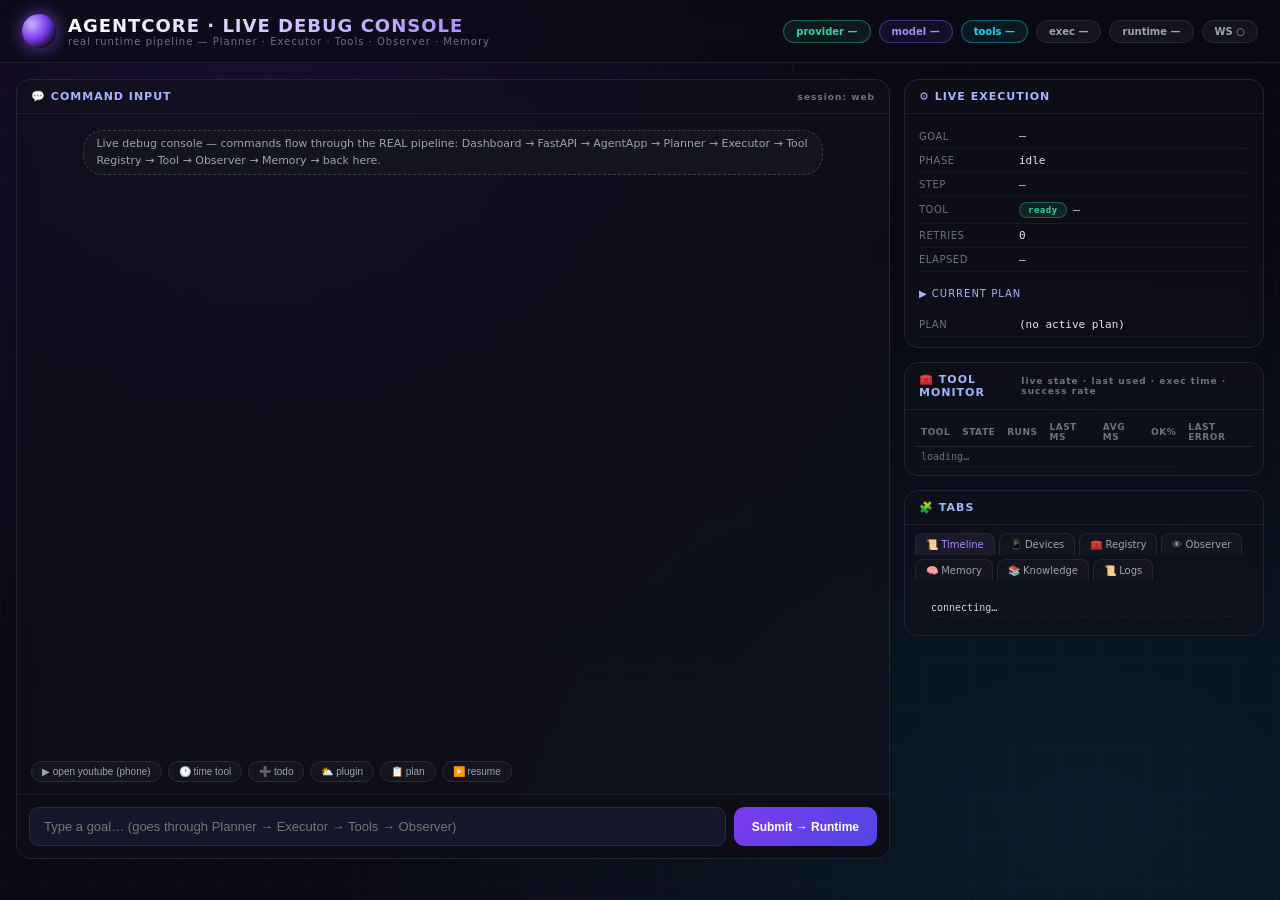
==== commit fa56f27e: "Reliability improvements (audited + gaps closed, no architecture change) Audit: #2 structured logs a" ====
--- a/dashboard/templates/dashboard.html
+++ b/dashboard/templates/dashboard.html
@@ -136,7 +136,7 @@
     <div class="panel">
       <h3>🧰 Tool monitor <span style="color:#6b7280;font-size:9px;text-transform:none">live state · last used · exec time · success rate</span></h3>
       <div style="padding:8px 10px;max-height:240px;overflow:auto">
-        <table class="tools"><thead><tr><th>tool</th><th>state</th><th>runs</th><th>last ms</th><th>avg ms</th><th>ok%</th></tr></thead>
+        <table class="tools"><thead><tr><th>tool</th><th>state</th><th>runs</th><th>last ms</th><th>avg ms</th><th>ok%</th><th>last error</th></tr></thead>
         <tbody id="toolLive"><tr><td colspan="6" style="color:#6b7280">loading…</td></tr></tbody></table>
       </div>
     </div>
@@ -268,8 +268,8 @@
     const d = await (await fetch('/api/tools/live')).json();
     const rows = d.tools.map(t=>{
       const state = t.state==='busy' ? '<span class="toolbar busy">BUSY</span>' : '<span class="toolbar ready">ready</span>';
-      const last = t.last_used ? new Date(t.last_used*1000).toLocaleTimeString() : '—';
-      return `<tr><td>${t.tool}</td><td>${state}</td><td>${t.runs}</td><td>${t.last_ms||0}</td><td>${t.avg_ms||0}</td><td>${t.success_rate}%</td></tr>`;
+      const err = t.last_error ? `<span style="color:#f87171" title="${t.last_error}">⚠ ${(t.last_error||'').slice(0,24)}</span>` : '—';
+      return `<tr><td>${t.tool}</td><td>${state}</td><td>${t.runs}</td><td>${t.last_ms||0}</td><td>${t.avg_ms||0}</td><td>${t.success_rate}%</td><td>${err}</td></tr>`;
     }).join('');
     $('toolLive').innerHTML = rows || '<tr><td colspan="6" style="color:#6b7280">(no tool executions yet)</td></tr>';
   }catch(e){}
@@ -285,10 +285,10 @@
     case 'plan_created': label='plan created'; detail=(ev.plan||'').slice(0,40); break;
     case 'step_started': label='step '+(ev.retry?'retry':'start'); cls=(ev.retry?'err':''); detail=ev.title + (ev.attempt?' (attempt '+ev.attempt+')':'')+(ev.reason?' — '+ev.reason:''); break;
     case 'tool_started': label='tool start'; cls=''; detail=ev.tool+' '+JSON.stringify(ev.args||{}).slice(0,60); break;
-    case 'tool_result': label='tool result'; cls=ev.ok?'ok':'err'; detail=ev.tool+' → '+(ev.ok?'ok':'ERR: '+ev.error)+' ('+ev.ms+'ms)'; break;
+    case 'tool_result': label='tool result'; cls=ev.ok?'ok':'err'; detail=ev.tool+' → '+(ev.ok?'ok':'ERR: '+ev.error)+' ('+ev.ms+'ms)' + (ev.failure_class? ' · '+ev.failure_class : '') + (ev.attempts>1? ' · attempts='+ev.attempts : ''); break;
     case 'observer_result': label='observer'; detail=(ev.observations||[]).join(' | ').slice(0,90); break;
     case 'step_completed': label='step done'; cls='ok'; detail=ev.title+' ('+ev.elapsed_s+'s)'; break;
-    case 'step_failed': label='step failed'; cls='err'; detail=ev.title+' ('+ev.elapsed_s+'s)'; break;
+    case 'step_failed': label='step failed'; cls='err'; detail=ev.title+' ('+ev.elapsed_s+'s)' + (ev.failure_class? ' · '+ev.failure_class : '') + ((ev.recovery_suggestions||[]).length? ' · suggest: '+(ev.recovery_suggestions||[])[0].slice(0,50) : ''); break;
     case 'provider_switched': label='provider'; detail=ev.provider+' · '+ev.model; break;
     case 'session_resumed': label='resumed'; detail='plan '+ev.plan; break;
     default: label=ev.type; detail=JSON.stringify(ev).slice(0,80);
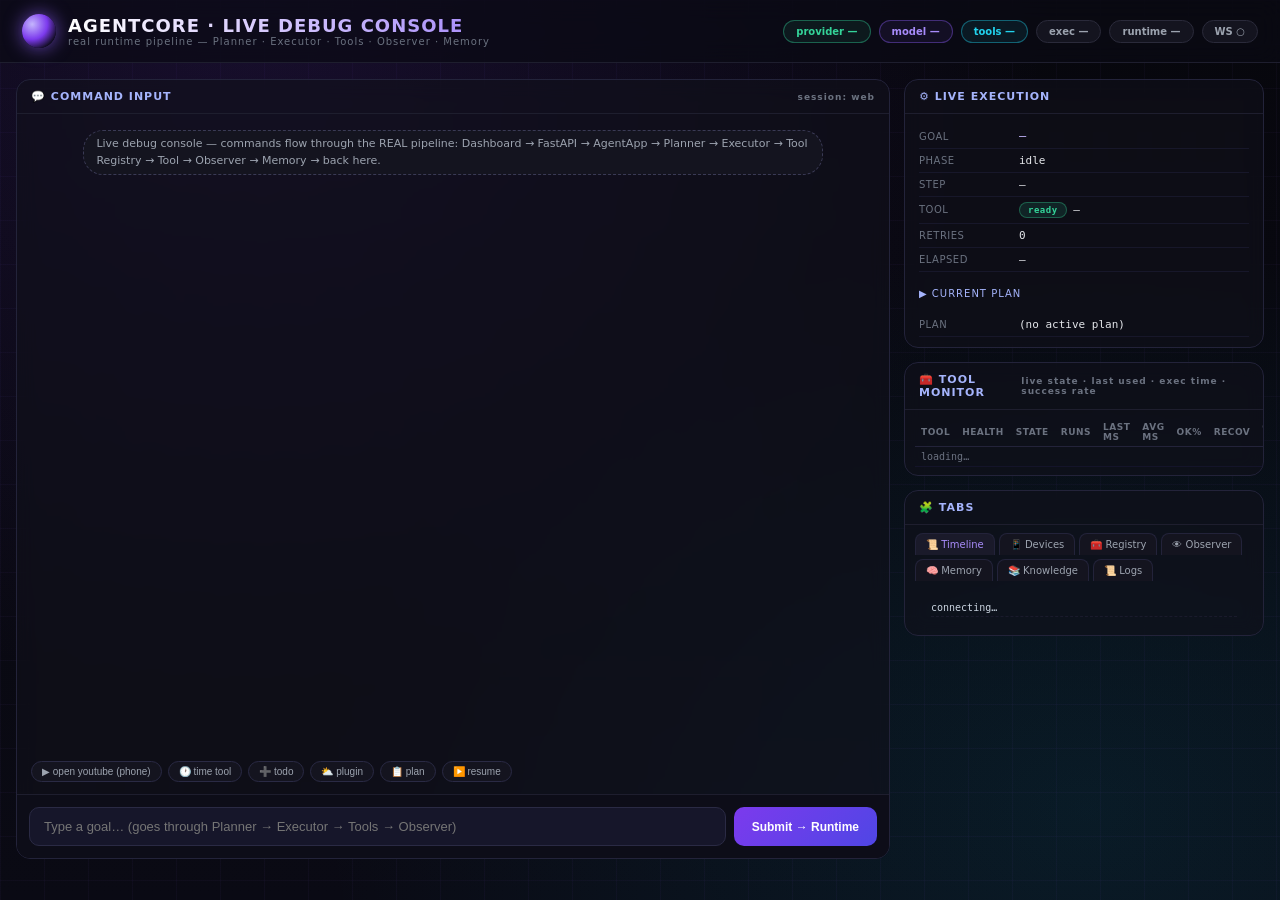
==== commit 30e2007e: "Self-healing execution: RecoveryPolicy, WorkspaceManager, TodoStorage, tool health No redesign of Pl" ====
--- a/dashboard/templates/dashboard.html
+++ b/dashboard/templates/dashboard.html
@@ -136,8 +136,9 @@
     <div class="panel">
       <h3>🧰 Tool monitor <span style="color:#6b7280;font-size:9px;text-transform:none">live state · last used · exec time · success rate</span></h3>
       <div style="padding:8px 10px;max-height:240px;overflow:auto">
-        <table class="tools"><thead><tr><th>tool</th><th>state</th><th>runs</th><th>last ms</th><th>avg ms</th><th>ok%</th><th>last error</th></tr></thead>
-        <tbody id="toolLive"><tr><td colspan="6" style="color:#6b7280">loading…</td></tr></tbody></table>
+        <div id="brokenBanner" style="display:none;padding:6px 10px;background:rgba(248,113,113,.1);border:1px solid rgba(248,113,113,.3);color:#fca5a5;font-size:10px;margin:6px"></div>
+        <table class="tools"><thead><tr><th>tool</th><th>health</th><th>state</th><th>runs</th><th>last ms</th><th>avg ms</th><th>ok%</th><th>recov</th><th>ok rec</th></tr></thead>
+        <tbody id="toolLive"><tr><td colspan="9" style="color:#6b7280">loading…</td></tr></tbody></table>
       </div>
     </div>
 
@@ -265,13 +266,31 @@
 // ---------- TOOL MONITOR ----------
 async function refreshToolLive(){
   try{
-    const d = await (await fetch('/api/tools/live')).json();
-    const rows = d.tools.map(t=>{
-      const state = t.state==='busy' ? '<span class="toolbar busy">BUSY</span>' : '<span class="toolbar ready">ready</span>';
-      const err = t.last_error ? `<span style="color:#f87171" title="${t.last_error}">⚠ ${(t.last_error||'').slice(0,24)}</span>` : '—';
-      return `<tr><td>${t.tool}</td><td>${state}</td><td>${t.runs}</td><td>${t.last_ms||0}</td><td>${t.avg_ms||0}</td><td>${t.success_rate}%</td><td>${err}</td></tr>`;
+    const [live, health] = await Promise.all([
+      fetch('/api/tools/live').then(r=>r.json()),
+      fetch('/api/tools/health').then(r=>r.json())]);
+    const mon = {}; (live.tools||[]).forEach(t=>mon[t.tool]=t);
+    const hs = health.tools||{};
+    const healthBadge = st => st==='READY' ? '<span class="toolbar ready">READY</span>'
+      : st==='BUSY' ? '<span class="toolbar busy">BUSY</span>'
+      : st==='BROKEN' ? '<span class="toolbar" style="background:rgba(248,113,113,.15);color:#f87171;border:1px solid rgba(248,113,113,.4)">BROKEN</span>'
+      : '<span class="toolbar" style="background:rgba(251,191,36,.12);color:#fbbf24;border:1px solid rgba(251,191,36,.35)">UNAVAILABLE</span>';
+    const rows = Object.entries(hs).map(([tool, h])=>{
+      const m = mon[tool]||{};
+      const state = m.state==='busy' ? '<span class="toolbar busy">BUSY</span>' : '—';
+      const rec = (m.recovery_attempts||0) ? `${m.recovery_attempts}/${m.recovery_success||0}` : '—';
+      const hint = h.install_hint ? ` title="${h.install_hint}"` : '';
+      return `<tr title="${(h.message||'').replace(/"/g,'&quot;')}"${hint}><td>${tool}</td><td>${healthBadge(h.state)}</td><td>${state}</td><td>${m.runs||0}</td><td>${m.last_ms||0}</td><td>${m.avg_ms||0}</td><td>${m.success_rate!=null?m.success_rate+'%':'—'}</td><td>${rec}</td></tr>`;
     }).join('');
-    $('toolLive').innerHTML = rows || '<tr><td colspan="6" style="color:#6b7280">(no tool executions yet)</td></tr>';
+    $('toolLive').innerHTML = rows || '<tr><td colspan="9" style="color:#6b7280">(no tools)</td></tr>';
+    // BROKEN banner with install instructions
+    if(health.broken && health.broken.length){
+      const hints = health.broken.map(b=>{
+        const h = hs[b]; return `<b>${b}</b>: ${h.message} — <code>${h.install_hint||''}</code>`;
+      }).join('<br>');
+      $('brokenBanner').style.display='block';
+      $('brokenBanner').innerHTML = '⚠️ <b>BROKEN tools detected</b> (dependency missing — not READY):<br>' + hints;
+    } else { $('brokenBanner').style.display='none'; }
   }catch(e){}
 }
 
@@ -290,6 +309,8 @@
     case 'step_completed': label='step done'; cls='ok'; detail=ev.title+' ('+ev.elapsed_s+'s)'; break;
     case 'step_failed': label='step failed'; cls='err'; detail=ev.title+' ('+ev.elapsed_s+'s)' + (ev.failure_class? ' · '+ev.failure_class : '') + ((ev.recovery_suggestions||[]).length? ' · suggest: '+(ev.recovery_suggestions||[])[0].slice(0,50) : ''); break;
     case 'provider_switched': label='provider'; detail=ev.provider+' · '+ev.model; break;
+    case 'recovery_attempt': label='recovery'; cls='err'; detail=ev.tool+' attempt '+ev.attempt+' → '+ev.action+' ['+ev.failure_class+']'; break;
+    case 'recovery_failed': label='recovery fail'; cls='err'; detail=ev.tool+' attempts='+ev.attempts+' ['+ev.failure_class+']'; break;
     case 'session_resumed': label='resumed'; detail='plan '+ev.plan; break;
     default: label=ev.type; detail=JSON.stringify(ev).slice(0,80);
   }
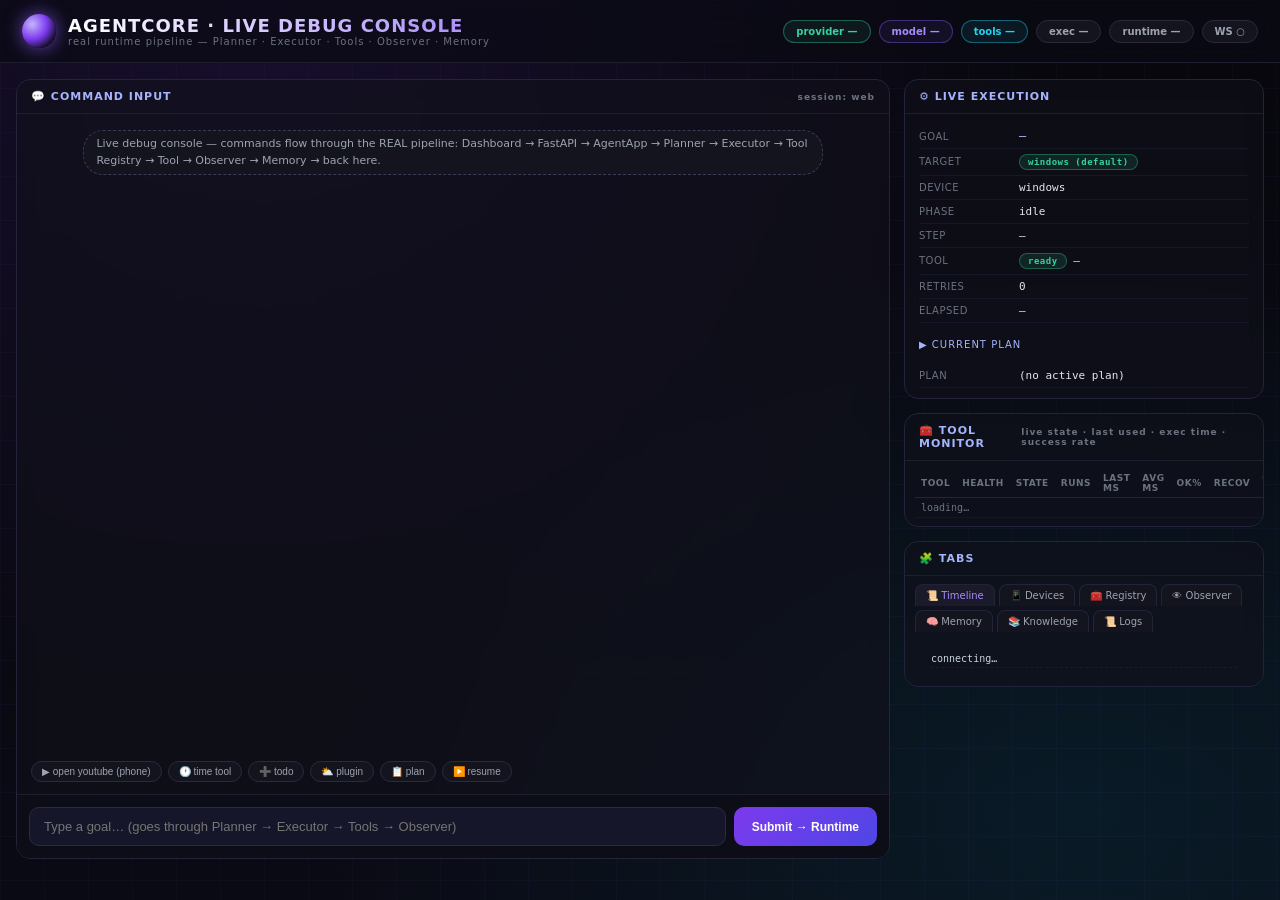
==== commit dd6462bf: "Target Resolution: intent -> device selection before planning No redesign of Planner/Executor/Observ" ====
--- a/dashboard/templates/dashboard.html
+++ b/dashboard/templates/dashboard.html
@@ -123,6 +123,8 @@
       <h3>⚙️ Live Execution</h3>
       <div class="execbox">
         <div class="execrow"><span class="lbl">Goal</span><span class="val big" id="lx-goal">—</span></div>
+        <div class="execrow"><span class="lbl">Target</span><span class="val" id="lx-target"><span class="toolbar ready">windows (default)</span></span></div>
+        <div class="execrow"><span class="lbl">Device</span><span class="val" id="lx-device">windows</span></div>
         <div class="execrow"><span class="lbl">Phase</span><span class="val" id="lx-phase">idle</span></div>
         <div class="execrow"><span class="lbl">Step</span><span class="val" id="lx-step">—</span></div>
         <div class="execrow"><span class="lbl">Tool</span><span class="val" id="lx-tool"><span class="toolbar ready">ready</span> —</span></div>
@@ -238,8 +240,18 @@
 // ---------- LIVE EXECUTION PANEL ----------
 async function refreshLiveExec(){
   try{
-    const d = await (await fetch('/api/execution/live?session_id='+sid())).json();
+    const [d, tg] = await Promise.all([
+      fetch('/api/execution/live?session_id='+sid()).json(),
+      fetch('/api/targets?session_id='+sid()).then(r=>r.json())]);
     $('lx-goal').textContent = d.goal || '—';
+    // target resolution: last resolved or default
+    const last = tg.last_resolved;
+    const dev = last ? last.device : (tg.session_preference || 'windows');
+    const devBadge = dev==='android' ? '<span class="toolbar busy" style="background:rgba(248,113,113,.15);color:#f87171;border-color:rgba(248,113,113,.4)">android</span>'
+      : dev==='browser' ? '<span class="toolbar" style="background:rgba(251,191,36,.12);color:#fbbf24;border-color:rgba(251,191,36,.35)">browser</span>'
+      : '<span class="toolbar ready">windows</span>';
+    $('lx-device').textContent = dev;
+    $('lx-target').innerHTML = devBadge + ' <span style="color:#6b7280;font-size:9px">' + (last? (last.reason||'').slice(0,44) : 'default device') + '</span>';
     $('lx-phase').textContent = d.phase;
     $('lx-phase').className = 'val';
     if(d.phase==='executing'){ $('lx-phase').textContent = 'EXECUTING'; $('lx-phase').style.color='#a78bfa'; }
@@ -336,9 +348,20 @@
 }
 async function refreshDevices(){
   try{
-    const d = await (await fetch('/api/devices')).json();
-    $('devicesList').innerHTML = Object.entries(d).map(([k,v])=>
-      `<li>${k} — ${v.online?'🟢 online':'⚫ offline'} <span style="color:#6b7280">(${v.transport||''}${v.serial?' · '+v.serial:''})</span></li>`).join('');
+    const [d, tg] = await Promise.all([
+      fetch('/api/devices').then(r=>r.json()),
+      fetch('/api/targets?session_id='+sid()).then(r=>r.json())]);
+    const rows = Object.entries(d).map(([k,v])=>{
+      const health = v.online ? '🟢 online' : '⚫ offline';
+      const isDefault = k==='windows' ? ' <span style="color:#a78bfa">[default]</span>' : '';
+      const hint = v.health && v.health.detected ? ' · '+v.health.detected : (v.transport? ' · '+v.transport : '');
+      return `<li>${k} — ${health}${isDefault} <span style="color:#6b7280">${hint}</span></li>`;
+    }).join('');
+    $('devicesList').innerHTML = rows || '<li>(none)</li>';
+    // available devices + health line
+    const avail = tg.available||{};
+    const line = Object.entries(avail).map(([k,v])=>`${k}:${v.online?'✓':'✗'}`).join('  ');
+    $('devicesList').insertAdjacentHTML('beforeend', `<li style="color:#6b7280">available → ${line} · default: ${tg.default_device||'windows'}</li>`);
   }catch(e){}
 }
 async function refreshRegistry(){
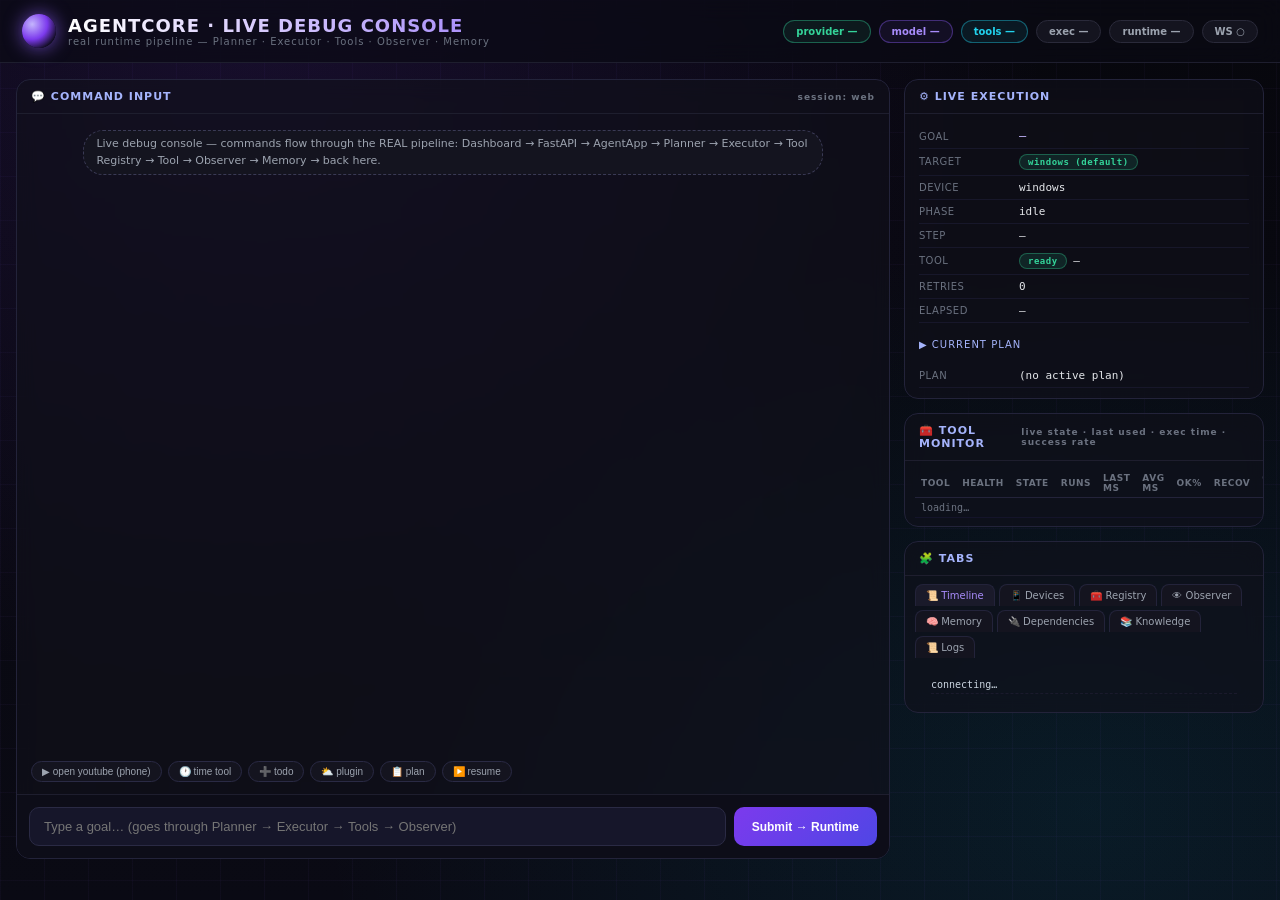
==== commit 37093d92: "Productization: DependencyManager, doctor, clean release packaging, installer prep, e2e tests, end-u" ====
--- a/dashboard/templates/dashboard.html
+++ b/dashboard/templates/dashboard.html
@@ -152,6 +152,7 @@
         <div class="tab" data-tab="tools" onclick="tab('tools')">🧰 Registry</div>
         <div class="tab" data-tab="observer" onclick="tab('observer')">👁 Observer</div>
         <div class="tab" data-tab="memory" onclick="tab('memory')">🧠 Memory</div>
+        <div class="tab" data-tab="deps" onclick="tab('deps')">🔌 Dependencies</div>
         <div class="tab" data-tab="knowledge" onclick="tab('knowledge')">📚 Knowledge</div>
         <div class="tab" data-tab="logs" onclick="tab('logs')">📜 Logs</div>
       </div>
@@ -162,6 +163,7 @@
       <div class="tabpane" id="pane-tools"><ul id="toolsList"><li>loading…</li></ul></div>
       <div class="tabpane" id="pane-observer"><div class="eventlog" id="observerList" style="max-height:340px"><div>loading…</div></div></div>
       <div class="tabpane" id="pane-memory"><ul id="memoryList"><li>loading…</li></ul></div>
+      <div class="tabpane" id="pane-deps"><ul id="depsList"><li>loading…</li></ul></div>
       <div class="tabpane" id="pane-knowledge">
         <div style="display:flex;gap:6px">
           <input id="kq" placeholder="search knowledge…" style="flex:1;background:#14141f;border:1px solid #2a2a44;color:#fff;padding:6px 8px;border-radius:8px;font-size:11px;outline:none">
@@ -388,6 +390,18 @@
     $('memoryList').innerHTML = (d.facts.length? d.facts.map(f=>`<li>${f}</li>`).join('') : '<li>(no facts yet)</li>');
   }catch(e){}
 }
+async function refreshDeps(){
+  try{
+    const d = await (await fetch('/api/deps')).json();
+    const badge = s => s==='READY' ? '<span class="toolbar ready">READY</span>'
+      : s==='MISSING' ? '<span class="toolbar" style="background:rgba(248,113,113,.15);color:#f87171;border-color:rgba(248,113,113,.4)">MISSING</span>'
+      : s==='BROKEN' ? '<span class="toolbar" style="background:rgba(248,113,113,.2);color:#f87171;border-color:rgba(248,113,113,.5)">BROKEN</span>'
+      : '<span class="toolbar busy">INSTALLING</span>';
+    $('depsList').innerHTML = Object.entries(d.dependencies).map(([n,h])=>
+      `<li>${n} ${badge(h.state)} ${h.optional?'<span style="color:#6b7280">(optional)</span>':''} <span style="color:#6b7280">${h.detail}</span>${h.fix? ' <span style="color:#fbbf24">fix: '+h.fix+'</span>':''}</li>`).join('')
+      + (d.broken_required.length? `<li style="color:#f87171">⚠ required broken: ${d.broken_required.join(', ')}</li>`:'');
+  }catch(e){}
+}
 async function refreshRuntime(){
   try{
     const d = await (await fetch('/api/runtime')).json();
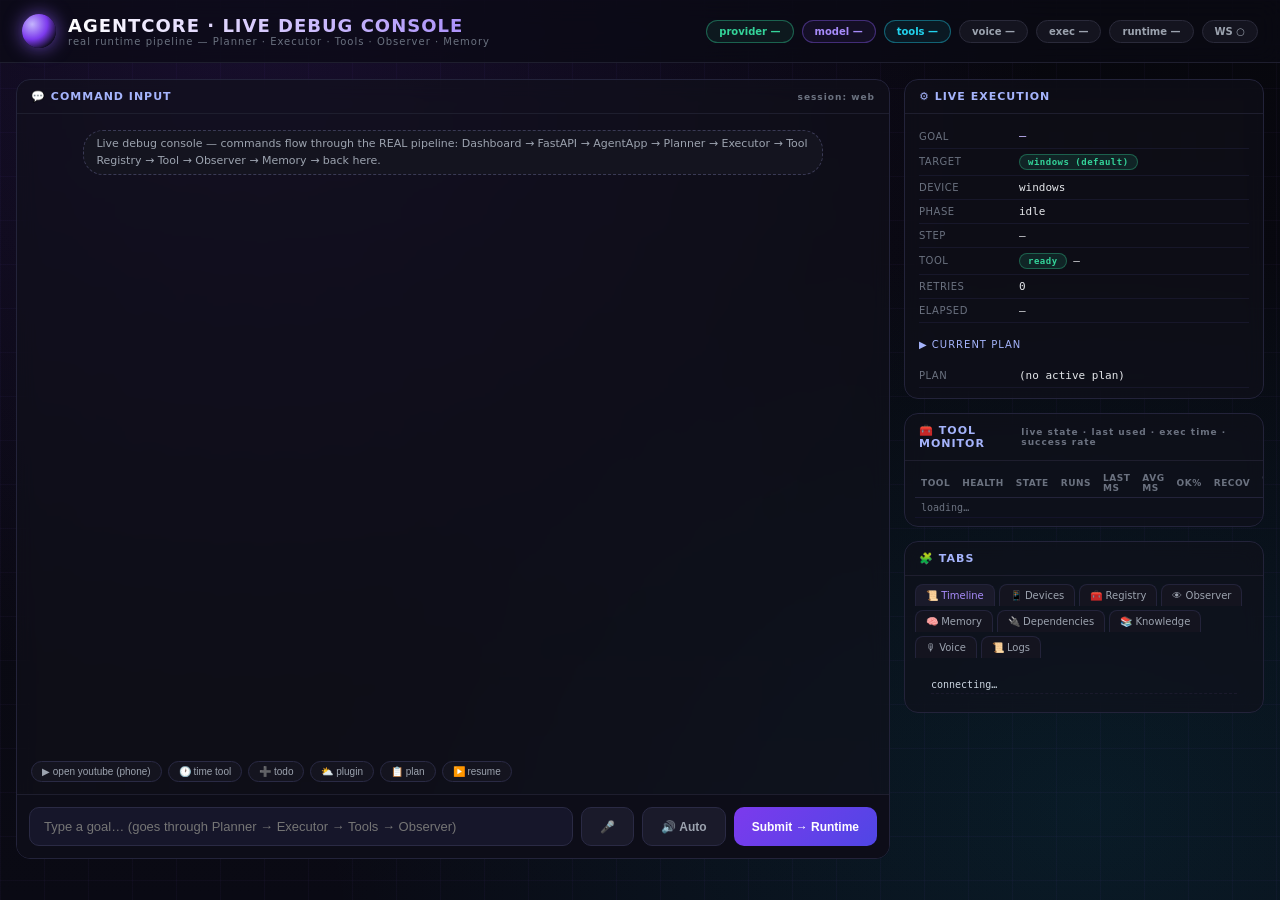
==== commit 11c79f44: "feat(voice): persona switching API & UI, dashboard modernization, direct routing & runtime hardening" ====
--- a/dashboard/templates/dashboard.html
+++ b/dashboard/templates/dashboard.html
@@ -77,6 +77,9 @@
 .tl .d{color:#cbd5e1;word-break:break-all}
 .tl .d.ok{color:#34d399}
 .tl .d.err{color:#f87171}
+.btn.listening{background:linear-gradient(135deg,#ef4444,#dc2626)!important;color:#fff!important;animation:micPulse 1.5s infinite}
+.btn.speaking{background:linear-gradient(135deg,#10b981,#059669)!important;color:#fff!important}
+@keyframes micPulse{0%{box-shadow:0 0 0 0 rgba(239,68,68,.7)}70%{box-shadow:0 0 0 10px rgba(239,68,68,0)}100%{box-shadow:0 0 0 0 rgba(239,68,68,0)}}
 </style>
 </head>
 <body>
@@ -90,6 +93,7 @@
     <span class="chip on" id="chip-provider">provider —</span>
     <span class="chip purple" id="chip-model">model —</span>
     <span class="chip cyan" id="chip-tools">tools —</span>
+    <span class="chip" id="chip-voice">voice —</span>
     <span class="chip" id="chip-exec">exec —</span>
     <span class="chip" id="chip-rt">runtime —</span>
     <span class="chip" id="chip-ws">WS ●</span>
@@ -113,6 +117,9 @@
     </div>
     <div class="inputbar">
       <input id="inp" placeholder="Type a goal… (goes through Planner → Executor → Tools → Observer)" onkeydown="if(event.key==='Enter')send()">
+      <button id="micBtn" class="btn ghost" onclick="toggleMic()" title="Hold or click to speak (Ctrl+M)">🎤</button>
+      <button id="autoSpeakBtn" class="btn ghost" onclick="toggleAutoSpeak()" title="Toggle auto speech for replies">🔊 Auto</button>
+      <button id="stopAudioBtn" class="btn ghost" onclick="stopAudio()" style="display:none;" title="Stop audio playback">⏹ Stop</button>
       <button class="btn" onclick="send()">Submit → Runtime</button>
     </div>
   </div>
@@ -154,6 +161,7 @@
         <div class="tab" data-tab="memory" onclick="tab('memory')">🧠 Memory</div>
         <div class="tab" data-tab="deps" onclick="tab('deps')">🔌 Dependencies</div>
         <div class="tab" data-tab="knowledge" onclick="tab('knowledge')">📚 Knowledge</div>
+        <div class="tab" data-tab="voice" onclick="tab('voice')">🎙 Voice</div>
         <div class="tab" data-tab="logs" onclick="tab('logs')">📜 Logs</div>
       </div>
       <div class="tabpane active" id="pane-timeline">
@@ -164,6 +172,24 @@
       <div class="tabpane" id="pane-observer"><div class="eventlog" id="observerList" style="max-height:340px"><div>loading…</div></div></div>
       <div class="tabpane" id="pane-memory"><ul id="memoryList"><li>loading…</li></ul></div>
       <div class="tabpane" id="pane-deps"><ul id="depsList"><li>loading…</li></ul></div>
+      <div class="tabpane" id="pane-voice">
+        <div style="font-size:11px;padding:6px 0;">
+          <div class="kv"><span>Voice Subsystem:</span><span id="legacy-voice-status" style="color:#34d399">Ready</span></div>
+          <div class="kv">
+            <span>Active Persona:</span>
+            <select id="legacy-voice-persona" onchange="switchVoicePersona(this.value)" style="background:#14141f;color:#fff;border:1px solid #2a2a44;border-radius:4px;padding:2px 6px;font-size:10px">
+              <option value="jarvis">Jarvis (Male UK)</option>
+              <option value="friday">Friday (Female UK)</option>
+            </select>
+          </div>
+          <div class="kv"><span>TTS Voice:</span><span id="legacy-voice-tts" style="color:#a78bfa">en-GB-RyanNeural</span></div>
+          <div class="kv"><span>STT Engine:</span><span id="legacy-voice-stt" style="color:#22d3ee">WebSpeech / FasterWhisper</span></div>
+        </div>
+        <div style="margin-top:10px;display:flex;gap:6px">
+          <button class="btn ghost" style="flex:1;padding:6px 8px;font-size:10px" onclick="speak('AgentCore voice online and ready.')">🔊 Test Voice</button>
+          <button class="btn ghost" style="flex:1;padding:6px 8px;font-size:10px" onclick="refreshVoice()">🔄 Refresh</button>
+        </div>
+      </div>
       <div class="tabpane" id="pane-knowledge">
         <div style="display:flex;gap:6px">
           <input id="kq" placeholder="search knowledge…" style="flex:1;background:#14141f;border:1px solid #2a2a44;color:#fff;padding:6px 8px;border-radius:8px;font-size:11px;outline:none">
@@ -216,16 +242,19 @@
     const r = await fetch('/api/resume', {method:'POST', headers:{'Content-Type':'application/json'},
       body: JSON.stringify({session_id: sid()})});
     const d = await r.json();
-    t.remove(); addMsg(d.response, 'bot'); refreshAll(); return;
+    t.remove(); addMsg(d.response, 'bot');
+    if(autoSpeak && d.response) speak(d.response);
+    refreshAll(); return;
   }
   addMsg(v, 'user');
   const t = typing();
   try{
     const r = await fetch('/api/chat', {method:'POST', headers:{'Content-Type':'application/json'},
-      body: JSON.stringify({message: v, session_id: sid()})});
+      body: JSON.stringify({message: v, session_id: sid(), speak: autoSpeak})});
     const d = await r.json();
     t.remove();
     addMsg(d.response, 'bot');
+    if(autoSpeak && d.response) speak(d.response);
     refreshAll();
   }catch(e){ t.remove(); addMsg('Error: '+e.message, 'bot'); }
 }
@@ -432,7 +461,170 @@
   const r = await (await fetch('/api/knowledge/search?q='+encodeURIComponent(q)+'&top_k=5')).json();
   $('knowledgeList').innerHTML = (r.hits.length? r.hits.map(h=>`<li>${h}</li>`).join('') : '<li>(no hits)</li>');
 }
-function refreshAll(){ refreshLiveExec(); refreshToolLive(); refreshTimeline(); refreshObserver(); refreshDevices(); refreshRegistry(); refreshLogs(); refreshMemory(); refreshRuntime(); refreshExecutor(); }
+// ---------- VOICE & SPEECH INTERACTION ----------
+let isListening = false;
+let autoSpeak = false;
+let activeAudio = null;
+let recognition = null;
+let mediaRecorder = null;
+let audioChunks = [];
+
+function initSpeech(){
+  const SpeechRec = window.SpeechRecognition || window.webkitSpeechRecognition;
+  if(SpeechRec){
+    recognition = new SpeechRec();
+    recognition.continuous = false;
+    recognition.interimResults = true;
+    recognition.lang = 'en-US';
+    recognition.onstart = () => updateVoiceUI('listening');
+    recognition.onresult = ev => {
+      let tr = '';
+      for(let i = ev.resultIndex; i < ev.results.length; i++) tr += ev.results[i][0].transcript;
+      $('inp').value = tr;
+      if(ev.results[0].isFinal){
+        stopListening();
+        send();
+      }
+    };
+    recognition.onerror = () => stopListening();
+    recognition.onend = () => stopListening();
+  }
+}
+
+function toggleMic(){
+  if(isListening) stopListening();
+  else startListening();
+}
+
+function startListening(){
+  if(activeAudio){ activeAudio.pause(); activeAudio = null; }
+  if(recognition){
+    try{ recognition.start(); isListening = true; updateVoiceUI('listening'); return; }
+    catch(e){}
+  }
+  // Server Faster-Whisper fallback via MediaRecorder
+  if(navigator.mediaDevices && navigator.mediaDevices.getUserMedia){
+    navigator.mediaDevices.getUserMedia({audio:true}).then(stream=>{
+      mediaRecorder = new MediaRecorder(stream);
+      audioChunks = [];
+      mediaRecorder.ondataavailable = e => { if(e.data.size>0) audioChunks.push(e.data); };
+      mediaRecorder.onstop = async () => {
+        stream.getTracks().forEach(t=>t.stop());
+        const blob = new Blob(audioChunks, {type:'audio/webm'});
+        try{
+          updateVoiceUI('processing');
+          const res = await fetch('/api/voice/transcribe', {method:'POST', headers:{'Content-Type':'audio/webm'}, body:blob});
+          const d = await res.json();
+          if(d.transcript){ $('inp').value = d.transcript; send(); }
+        }catch(e){ console.error(e); }
+        finally{ updateVoiceUI('idle'); }
+      };
+      mediaRecorder.start();
+      isListening = true;
+      updateVoiceUI('listening');
+    }).catch(err=>{ alert('Mic access error: '+err.message); updateVoiceUI('idle'); });
+  } else {
+    alert('Speech recognition is not supported in this browser.');
+  }
+}
+
+function stopListening(){
+  if(recognition && isListening){ try{ recognition.stop(); }catch(e){} }
+  if(mediaRecorder && mediaRecorder.state==='recording'){ mediaRecorder.stop(); }
+  isListening = false;
+  updateVoiceUI('idle');
+}
+
+function updateVoiceUI(st){
+  const btn = $('micBtn');
+  const chip = $('chip-voice');
+  if(!btn) return;
+  btn.classList.remove('listening', 'speaking');
+  if(st==='listening'){
+    btn.classList.add('listening');
+    if(chip){ chip.textContent = 'voice ● listening'; chip.className = 'chip on'; }
+  } else if(st==='speaking'){
+    btn.classList.add('speaking');
+    if(chip){ chip.textContent = 'voice ● speaking'; chip.className = 'chip purple'; }
+    if($('stopAudioBtn')) $('stopAudioBtn').style.display = 'inline-block';
+  } else {
+    if(chip){ chip.textContent = 'voice ● ready'; chip.className = 'chip'; }
+    if($('stopAudioBtn')) $('stopAudioBtn').style.display = 'none';
+  }
+}
+
+function toggleAutoSpeak(){
+  autoSpeak = !autoSpeak;
+  const btn = $('autoSpeakBtn');
+  if(btn){
+    btn.style.color = autoSpeak ? '#34d399' : '#9ca3af';
+    btn.style.borderColor = autoSpeak ? 'rgba(52,211,153,.4)' : '#2a2a44';
+  }
+}
+
+function stopAudio(){
+  if(activeAudio){ activeAudio.pause(); activeAudio = null; }
+  if('speechSynthesis' in window) window.speechSynthesis.cancel();
+  updateVoiceUI('idle');
+}
+
+function speak(text){
+  if(!text) return;
+  stopAudio();
+  updateVoiceUI('speaking');
+  const url = '/api/voice/synthesize?text=' + encodeURIComponent(text);
+  activeAudio = new Audio(url);
+  activeAudio.onended = () => updateVoiceUI('idle');
+  activeAudio.onerror = () => {
+    if('speechSynthesis' in window){
+      const u = new SpeechSynthesisUtterance(text);
+      u.onend = () => updateVoiceUI('idle');
+      u.onerror = () => updateVoiceUI('idle');
+      window.speechSynthesis.speak(u);
+    } else {
+      updateVoiceUI('idle');
+    }
+  };
+  activeAudio.play().catch(e=>{
+    if('speechSynthesis' in window){
+      const u = new SpeechSynthesisUtterance(text);
+      u.onend = () => updateVoiceUI('idle');
+      window.speechSynthesis.speak(u);
+    } else {
+      updateVoiceUI('idle');
+    }
+  });
+}
+
+function switchVoicePersona(p){
+  fetch('/api/voice/persona', {
+    method: 'POST',
+    headers: {'Content-Type': 'application/json'},
+    body: JSON.stringify({persona: p})
+  }).then(r=>r.json()).then(d=>{
+    if(d.status==='ok') refreshVoice();
+  }).catch(e=>console.error(e));
+}
+
+async function refreshVoice(){
+  try{
+    const d = await (await fetch('/api/voice/health')).json();
+    if($('chip-voice')) $('chip-voice').textContent = 'voice ● ' + (d.persona||'ready');
+    if($('legacy-voice-status')) $('legacy-voice-status').textContent = d.ok ? 'Operational' : 'Ready';
+    if($('legacy-voice-persona') && d.persona) $('legacy-voice-persona').value = d.persona.toLowerCase();
+    if($('legacy-voice-tts') && d.tts_voice) $('legacy-voice-tts').textContent = d.tts_voice;
+    if($('legacy-voice-stt') && d.stt_provider) $('legacy-voice-stt').textContent = d.stt_provider;
+  }catch(e){}
+}
+
+window.addEventListener('keydown', (e) => {
+  if ((e.ctrlKey || e.metaKey) && e.key.toLowerCase() === 'm') {
+    e.preventDefault();
+    toggleMic();
+  }
+});
+
+function refreshAll(){ refreshLiveExec(); refreshToolLive(); refreshTimeline(); refreshObserver(); refreshDevices(); refreshRegistry(); refreshLogs(); refreshMemory(); refreshRuntime(); refreshExecutor(); refreshVoice(); }
 
 // ---------- WebSocket: live events drive the timeline in real time ----------
 function connectWS(){
@@ -460,6 +652,7 @@
   };
 }
 
+initSpeech();
 refreshAll();
 setInterval(refreshAll, 2000);
 connectWS();
